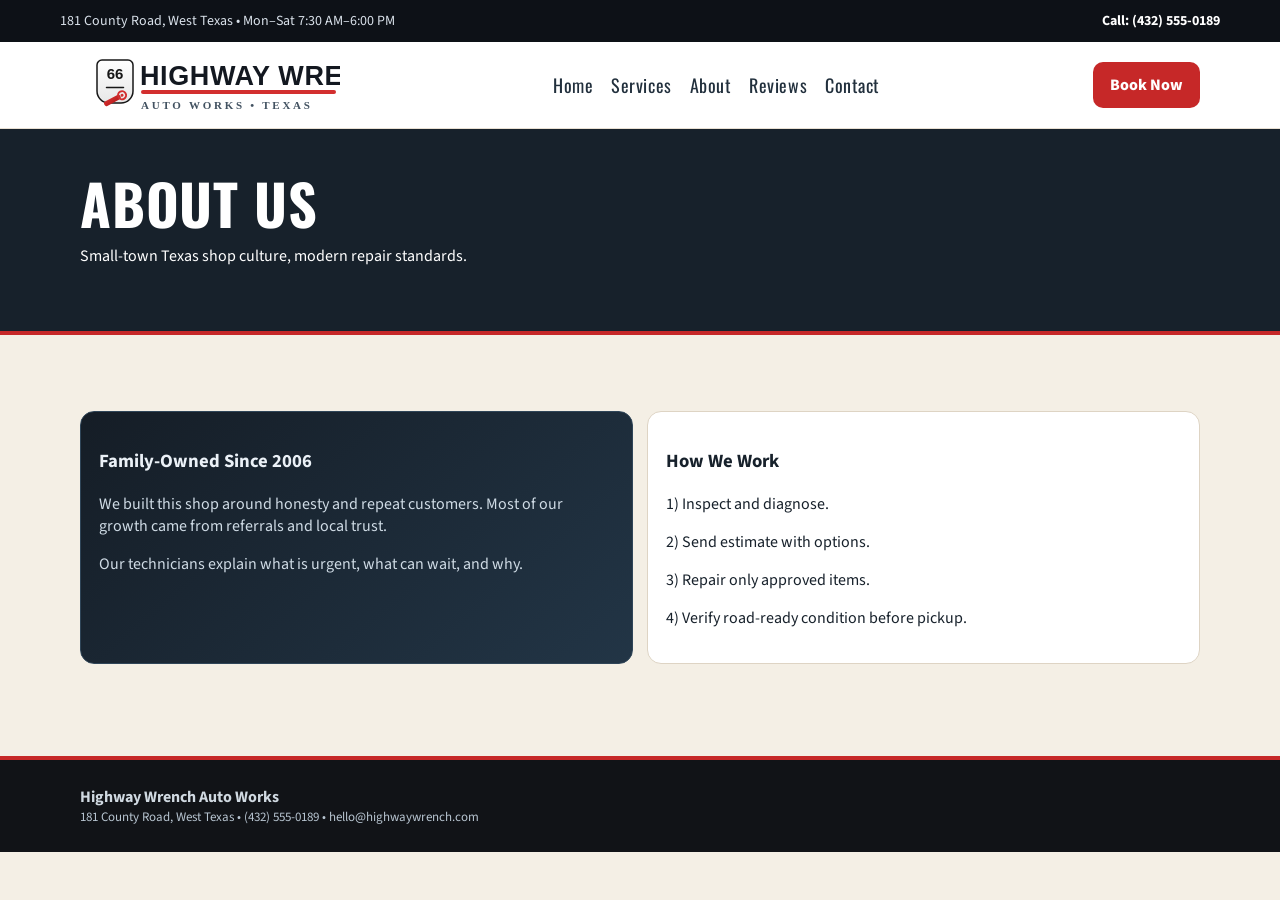
==== about.html @ f560ea8b "Initial commit: 5-page Texas auto repair HTML/CSS site" ====
<!doctype html><html lang="en"><head><meta charset="UTF-8"><meta name="viewport" content="width=device-width, initial-scale=1.0"><title>About | Highway Wrench Auto Works</title><link rel="preconnect" href="https://fonts.googleapis.com"><link rel="preconnect" href="https://fonts.gstatic.com" crossorigin><link href="https://fonts.googleapis.com/css2?family=Oswald:wght@400;500;600;700&family=Source+Sans+3:wght@400;600;700&display=swap" rel="stylesheet"><link rel="stylesheet" href="assets/styles.css"></head><body><div class="topbar"><div class="wrap toprow"><div>181 County Road, West Texas • Mon–Sat 7:30 AM–6:00 PM</div><strong>Call: (432) 555-0189</strong></div></div>
<header>
  <div class="wrap nav">
    <a class="logo" href="/index.html"><img src="assets/logo.svg" alt="Highway Wrench Auto Works"></a>
    <nav>
      <a href="/index.html">Home</a>
      <a href="/services.html">Services</a>
      <a href="/about.html">About</a>
      <a href="/reviews.html">Reviews</a>
      <a href="/contact.html">Contact</a>
    </nav>
    <a class="cta" href="/contact.html">Book Now</a>
  </div>
</header><section class="page-hero"><div class="wrap"><h1>About Us</h1><p>Small-town Texas shop culture, modern repair standards.</p></div></section><section class="section"><div class="wrap split"><div class="panel dark"><h3>Family-Owned Since 2006</h3><p>We built this shop around honesty and repeat customers. Most of our growth came from referrals and local trust.</p><p>Our technicians explain what is urgent, what can wait, and why.</p></div><div class="panel"><h3>How We Work</h3><p>1) Inspect and diagnose.</p><p>2) Send estimate with options.</p><p>3) Repair only approved items.</p><p>4) Verify road-ready condition before pickup.</p></div></div></section><footer><div class="wrap"><strong>Highway Wrench Auto Works</strong><div class="small">181 County Road, West Texas • (432) 555-0189 • hello@highwaywrench.com</div></div></footer></body></html>
---- assets/styles.css ----
*{box-sizing:border-box}
:root{
  --red:#c62828;
  --black:#111317;
  --sand:#f4efe5;
  --text:#17212b;
  --muted:#5a6774;
  --line:#ddd3c2;
  --blue:#1f4e96;
}
body{margin:0;font-family:"Source Sans 3",system-ui,sans-serif;background:var(--sand);color:var(--text)}
a{text-decoration:none;color:inherit}
.wrap{max-width:1160px;margin:0 auto;padding:0 20px}
.topbar{background:#0d1117;color:#d9e1ea;font-size:14px}
.toprow{min-height:42px;display:flex;align-items:center;justify-content:space-between;gap:12px;flex-wrap:wrap;padding:6px 0}
.toprow strong{color:#fff}
header{position:sticky;top:0;z-index:30;background:#fff;border-bottom:1px solid #e8dfd2}
.nav{min-height:86px;display:flex;align-items:center;justify-content:space-between;gap:16px}
.logo img{height:60px;width:auto;display:block}
nav{display:flex;gap:18px;flex-wrap:wrap}
nav a{font-family:"Oswald",sans-serif;letter-spacing:.03em;font-size:18px;color:#22303d}
.cta{background:var(--red);color:#fff;padding:12px 17px;border-radius:10px;font-weight:800}
.hero{color:#fff;min-height:68vh;display:grid;align-items:center;background:linear-gradient(95deg,rgba(12,16,22,.9),rgba(12,16,22,.45)),url('https://lirp.cdn-website.com/d8d4667a/dms3rep/multi/opt/hero-rallyeautoservice-2304w.jpg') center/cover no-repeat}
.hero-grid{display:grid;grid-template-columns:1.1fr .9fr;gap:16px;padding:62px 0}
.eyebrow{display:inline-flex;align-items:center;gap:10px;background:rgba(255,255,255,.08);border:1px solid rgba(255,255,255,.35);padding:8px 12px;border-radius:999px;font-size:12px;font-weight:700;letter-spacing:.08em;text-transform:uppercase;color:#ffe3be}
.dot{width:10px;height:10px;border-radius:999px;background:var(--red);box-shadow:13px 0 0 #fff,26px 0 0 var(--blue)}
h1{font-family:"Oswald",sans-serif;font-size:clamp(44px,8vw,90px);line-height:.92;margin:14px 0 12px;text-transform:uppercase;letter-spacing:.8px}
.sub{max-width:620px;color:#d8e2ec;font-size:20px;line-height:1.45}
.btns{display:flex;gap:10px;flex-wrap:wrap;margin-top:18px}
.btn{padding:12px 16px;border-radius:10px;font-weight:800}
.btn.red{background:var(--red);color:#fff}
.btn.dark{background:rgba(255,255,255,.1);border:1px solid rgba(255,255,255,.4);color:#fff}
.card{background:#fff;border:1px solid #e4dacb;border-radius:14px;padding:16px}
.trust{background:rgba(244,239,229,.98);color:#111;border:1px solid var(--line);border-radius:16px;padding:16px;box-shadow:0 18px 36px rgba(0,0,0,.22)}
.trust h3{margin:0 0 10px;font-family:"Oswald",sans-serif;font-size:30px;text-transform:uppercase;line-height:1}
.chips{display:flex;flex-wrap:wrap;gap:8px}
.chip{background:#fff;border:1px solid #e6dccd;border-radius:999px;padding:6px 10px;font-size:12px;font-weight:800;color:#314150}
.trust-visual{margin-top:12px;height:170px;border-radius:12px;border:1px solid #e2d8c9;position:relative;overflow:hidden;background:linear-gradient(115deg, rgba(10,14,20,.55), rgba(10,14,20,.2)),url('https://lirp.cdn-website.com/d8d4667a/dms3rep/multi/opt/brake-repair-rallyeautoservice-398h.png') center/cover no-repeat}
.trust-visual-label{position:absolute;left:10px;bottom:10px;background:rgba(255,255,255,.92);border:1px solid #e5dbcd;color:#1f2b36;padding:5px 8px;border-radius:999px;font-size:11px;font-weight:800;letter-spacing:.04em;text-transform:uppercase}
.texas-flag-badge{position:absolute;right:10px;bottom:10px;width:86px;height:52px;border-radius:8px;overflow:hidden;border:1px solid rgba(255,255,255,.65);box-shadow:0 6px 16px rgba(0,0,0,.35);background:linear-gradient(90deg,#1f4e96 0 34%,transparent 34%),linear-gradient(0deg,#b22234 0 50%,#fff 50% 100%)}
.texas-flag-badge:before{content:"★";position:absolute;left:11px;top:50%;transform:translateY(-50%);color:#fff;font-size:18px}
.section{padding:58px 0}
h2{font-family:"Oswald",sans-serif;font-size:clamp(34px,5vw,56px);text-transform:uppercase;line-height:.95;margin:0 0 12px}
.lead{max-width:780px;color:#3f4d5b;font-size:18px;line-height:1.6}
.grid-3{display:grid;grid-template-columns:repeat(3,1fr);gap:14px;margin-top:18px}
.price{font-family:"Oswald",sans-serif;color:var(--red);font-size:20px}
.card h4{margin:6px 0;font-size:22px;font-family:"Oswald",sans-serif;line-height:1.05;text-transform:uppercase}
.card p{margin:0;color:#4b5b69}
.split{display:grid;grid-template-columns:1fr 1fr;gap:14px;margin-top:18px}
.panel{border-radius:14px;padding:18px;border:1px solid #ded4c4;background:#fff}
.panel.dark{background:linear-gradient(140deg,#151d26,#223546);color:#ebf1f7;border-color:#2f4558}
.panel.dark p{color:#cfdbe5}
.page-hero{background:#17212b;color:#fff;padding:48px 0;border-bottom:4px solid var(--red)}
.page-hero h1{font-size:56px;margin:0}
.list{display:grid;gap:12px}
.item{background:#fff;border:1px solid #e3d8c9;border-radius:12px;padding:14px}
footer{background:#111317;color:#d0d9e1;padding:26px 0;border-top:4px solid var(--red);margin-top:34px}
.small{font-size:13px;color:#b7c4d0}
@media (max-width:940px){
  .hero-grid,.grid-3,.split{grid-template-columns:1fr}
  nav{display:none}
  .logo img{height:52px}
  .page-hero h1{font-size:42px}
}
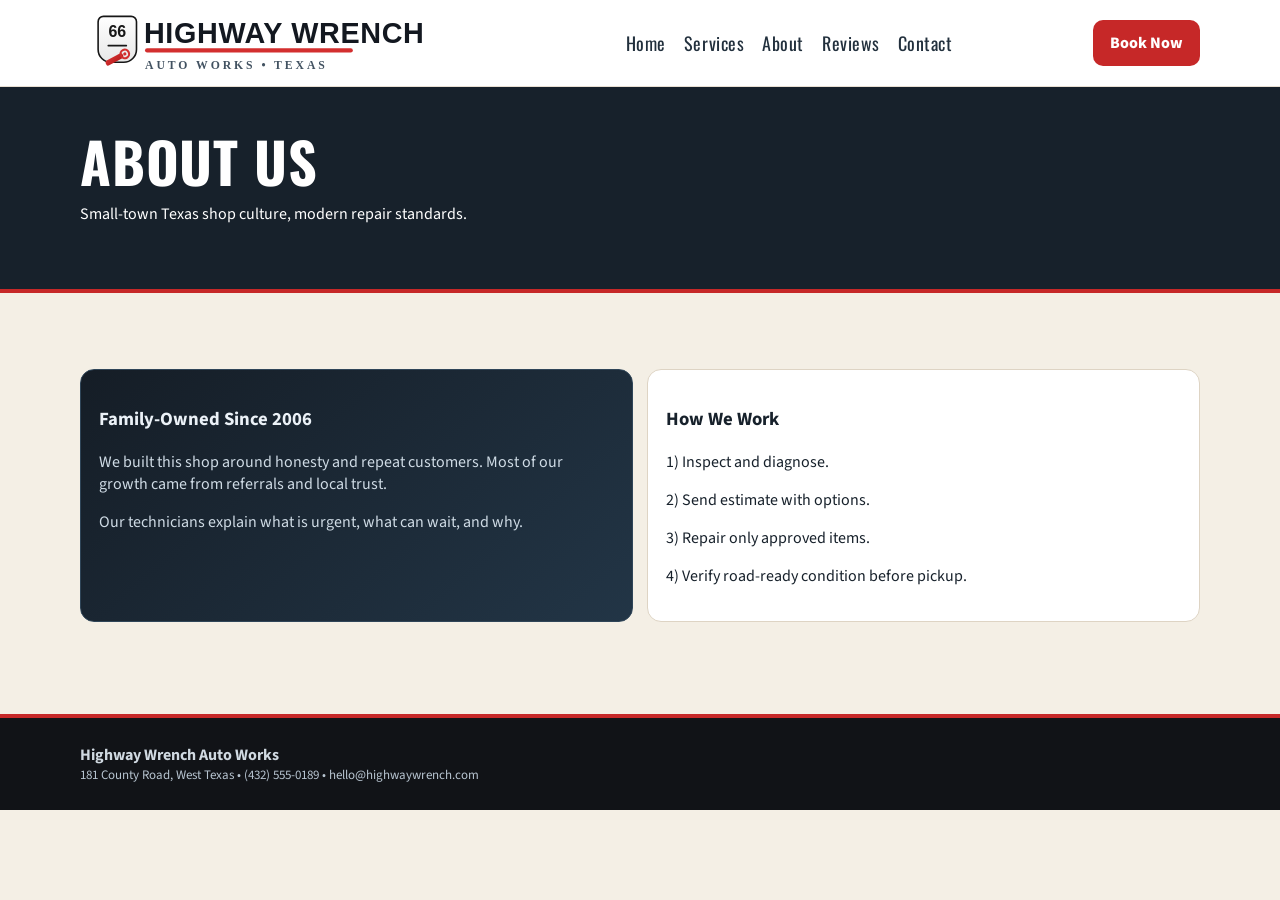
==== commit fc101a39: "fix: header/logo/trust-card alignment updates" ====
--- a/about.html
+++ b/about.html
@@ -1,4 +1,4 @@
-<!doctype html><html lang="en"><head><meta charset="UTF-8"><meta name="viewport" content="width=device-width, initial-scale=1.0"><title>About | Highway Wrench Auto Works</title><link rel="preconnect" href="https://fonts.googleapis.com"><link rel="preconnect" href="https://fonts.gstatic.com" crossorigin><link href="https://fonts.googleapis.com/css2?family=Oswald:wght@400;500;600;700&family=Source+Sans+3:wght@400;600;700&display=swap" rel="stylesheet"><link rel="stylesheet" href="assets/styles.css"></head><body><div class="topbar"><div class="wrap toprow"><div>181 County Road, West Texas • Mon–Sat 7:30 AM–6:00 PM</div><strong>Call: (432) 555-0189</strong></div></div>
+<!doctype html><html lang="en"><head><meta charset="UTF-8"><meta name="viewport" content="width=device-width, initial-scale=1.0"><title>About | Highway Wrench Auto Works</title><link rel="preconnect" href="https://fonts.googleapis.com"><link rel="preconnect" href="https://fonts.gstatic.com" crossorigin><link href="https://fonts.googleapis.com/css2?family=Oswald:wght@400;500;600;700&family=Source+Sans+3:wght@400;600;700&display=swap" rel="stylesheet"><link rel="stylesheet" href="assets/styles.css"></head><body>
 <header>
   <div class="wrap nav">
     <a class="logo" href="/index.html"><img src="assets/logo.svg" alt="Highway Wrench Auto Works"></a>
--- a/assets/styles.css
+++ b/assets/styles.css
@@ -16,12 +16,12 @@
 .toprow strong{color:#fff}
 header{position:sticky;top:0;z-index:30;background:#fff;border-bottom:1px solid #e8dfd2}
 .nav{min-height:86px;display:flex;align-items:center;justify-content:space-between;gap:16px}
-.logo img{height:60px;width:auto;display:block}
+.logo img{height:64px;width:auto;max-width:min(52vw,460px);display:block}
 nav{display:flex;gap:18px;flex-wrap:wrap}
 nav a{font-family:"Oswald",sans-serif;letter-spacing:.03em;font-size:18px;color:#22303d}
 .cta{background:var(--red);color:#fff;padding:12px 17px;border-radius:10px;font-weight:800}
 .hero{color:#fff;min-height:68vh;display:grid;align-items:center;background:linear-gradient(95deg,rgba(12,16,22,.9),rgba(12,16,22,.45)),url('https://lirp.cdn-website.com/d8d4667a/dms3rep/multi/opt/hero-rallyeautoservice-2304w.jpg') center/cover no-repeat}
-.hero-grid{display:grid;grid-template-columns:1.1fr .9fr;gap:16px;padding:62px 0}
+.hero-grid{display:grid;grid-template-columns:1.1fr .9fr;gap:16px;padding:62px 0;align-items:start}
 .eyebrow{display:inline-flex;align-items:center;gap:10px;background:rgba(255,255,255,.08);border:1px solid rgba(255,255,255,.35);padding:8px 12px;border-radius:999px;font-size:12px;font-weight:700;letter-spacing:.08em;text-transform:uppercase;color:#ffe3be}
 .dot{width:10px;height:10px;border-radius:999px;background:var(--red);box-shadow:13px 0 0 #fff,26px 0 0 var(--blue)}
 h1{font-family:"Oswald",sans-serif;font-size:clamp(44px,8vw,90px);line-height:.92;margin:14px 0 12px;text-transform:uppercase;letter-spacing:.8px}
@@ -38,7 +38,7 @@
 .trust-visual{margin-top:12px;height:170px;border-radius:12px;border:1px solid #e2d8c9;position:relative;overflow:hidden;background:linear-gradient(115deg, rgba(10,14,20,.55), rgba(10,14,20,.2)),url('https://lirp.cdn-website.com/d8d4667a/dms3rep/multi/opt/brake-repair-rallyeautoservice-398h.png') center/cover no-repeat}
 .trust-visual-label{position:absolute;left:10px;bottom:10px;background:rgba(255,255,255,.92);border:1px solid #e5dbcd;color:#1f2b36;padding:5px 8px;border-radius:999px;font-size:11px;font-weight:800;letter-spacing:.04em;text-transform:uppercase}
 .texas-flag-badge{position:absolute;right:10px;bottom:10px;width:86px;height:52px;border-radius:8px;overflow:hidden;border:1px solid rgba(255,255,255,.65);box-shadow:0 6px 16px rgba(0,0,0,.35);background:linear-gradient(90deg,#1f4e96 0 34%,transparent 34%),linear-gradient(0deg,#b22234 0 50%,#fff 50% 100%)}
-.texas-flag-badge:before{content:"★";position:absolute;left:11px;top:50%;transform:translateY(-50%);color:#fff;font-size:18px}
+.texas-flag-badge:before{content:"★";position:absolute;left:17%;top:50%;transform:translate(-50%,-50%);color:#fff;font-size:18px}
 .section{padding:58px 0}
 h2{font-family:"Oswald",sans-serif;font-size:clamp(34px,5vw,56px);text-transform:uppercase;line-height:.95;margin:0 0 12px}
 .lead{max-width:780px;color:#3f4d5b;font-size:18px;line-height:1.6}
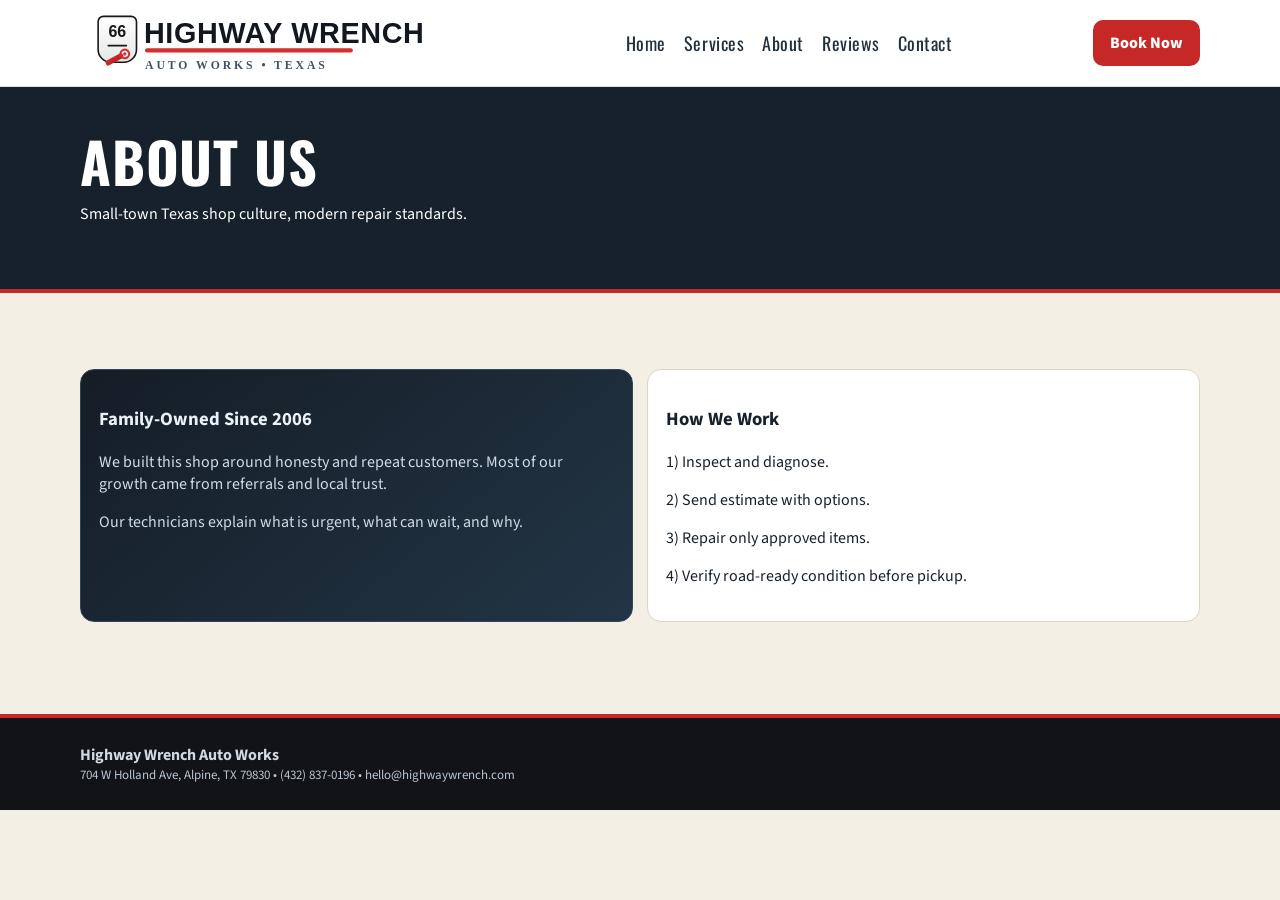
==== commit 741c2cbd: "Refine mobile hero emphasis and localize Alpine TX details" ====
--- a/about.html
+++ b/about.html
@@ -11,4 +11,4 @@
     </nav>
     <a class="cta" href="/contact.html">Book Now</a>
   </div>
-</header><section class="page-hero"><div class="wrap"><h1>About Us</h1><p>Small-town Texas shop culture, modern repair standards.</p></div></section><section class="section"><div class="wrap split"><div class="panel dark"><h3>Family-Owned Since 2006</h3><p>We built this shop around honesty and repeat customers. Most of our growth came from referrals and local trust.</p><p>Our technicians explain what is urgent, what can wait, and why.</p></div><div class="panel"><h3>How We Work</h3><p>1) Inspect and diagnose.</p><p>2) Send estimate with options.</p><p>3) Repair only approved items.</p><p>4) Verify road-ready condition before pickup.</p></div></div></section><footer><div class="wrap"><strong>Highway Wrench Auto Works</strong><div class="small">181 County Road, West Texas • (432) 555-0189 • hello@highwaywrench.com</div></div></footer></body></html>+</header><section class="page-hero"><div class="wrap"><h1>About Us</h1><p>Small-town Texas shop culture, modern repair standards.</p></div></section><section class="section"><div class="wrap split"><div class="panel dark"><h3>Family-Owned Since 2006</h3><p>We built this shop around honesty and repeat customers. Most of our growth came from referrals and local trust.</p><p>Our technicians explain what is urgent, what can wait, and why.</p></div><div class="panel"><h3>How We Work</h3><p>1) Inspect and diagnose.</p><p>2) Send estimate with options.</p><p>3) Repair only approved items.</p><p>4) Verify road-ready condition before pickup.</p></div></div></section><footer><div class="wrap"><strong>Highway Wrench Auto Works</strong><div class="small">704 W Holland Ave, Alpine, TX 79830 • (432) 837-0196 • hello@highwaywrench.com</div></div></footer></body></html>
--- a/assets/styles.css
+++ b/assets/styles.css
@@ -50,6 +50,10 @@
 .panel{border-radius:14px;padding:18px;border:1px solid #ded4c4;background:#fff}
 .panel.dark{background:linear-gradient(140deg,#151d26,#223546);color:#ebf1f7;border-color:#2f4558}
 .panel.dark p{color:#cfdbe5}
+.testimonial .mini-testimonial{display:flex;align-items:center;gap:10px;margin-top:12px;padding-top:10px;border-top:1px solid #eadfce}
+.testimonial .mini-testimonial img{width:42px;height:42px;border-radius:999px;object-fit:cover;border:2px solid #fff;box-shadow:0 2px 10px rgba(0,0,0,.12)}
+.testimonial .mini-testimonial strong{display:block;font-size:14px;line-height:1.15}
+.testimonial .mini-testimonial span{display:block;font-size:12px;color:#5a6774}
 .page-hero{background:#17212b;color:#fff;padding:48px 0;border-bottom:4px solid var(--red)}
 .page-hero h1{font-size:56px;margin:0}
 .list{display:grid;gap:12px}
@@ -58,6 +62,12 @@
 .small{font-size:13px;color:#b7c4d0}
 @media (max-width:940px){
   .hero-grid,.grid-3,.split{grid-template-columns:1fr}
+  .hero-grid{padding:46px 0 34px}
+  .hero-copy{text-align:center}
+  .hero-copy .eyebrow{margin:0 auto 10px;justify-content:center}
+  .hero-copy h1{font-size:clamp(36px,12vw,52px);line-height:.95;margin:10px 0 12px}
+  .hero-copy .sub{margin:0 auto;max-width:34ch;font-size:18px;line-height:1.5;color:#e4edf5}
+  .hero-copy .btns{justify-content:center;margin-top:16px}
   nav{display:none}
   .logo img{height:52px}
   .page-hero h1{font-size:42px}
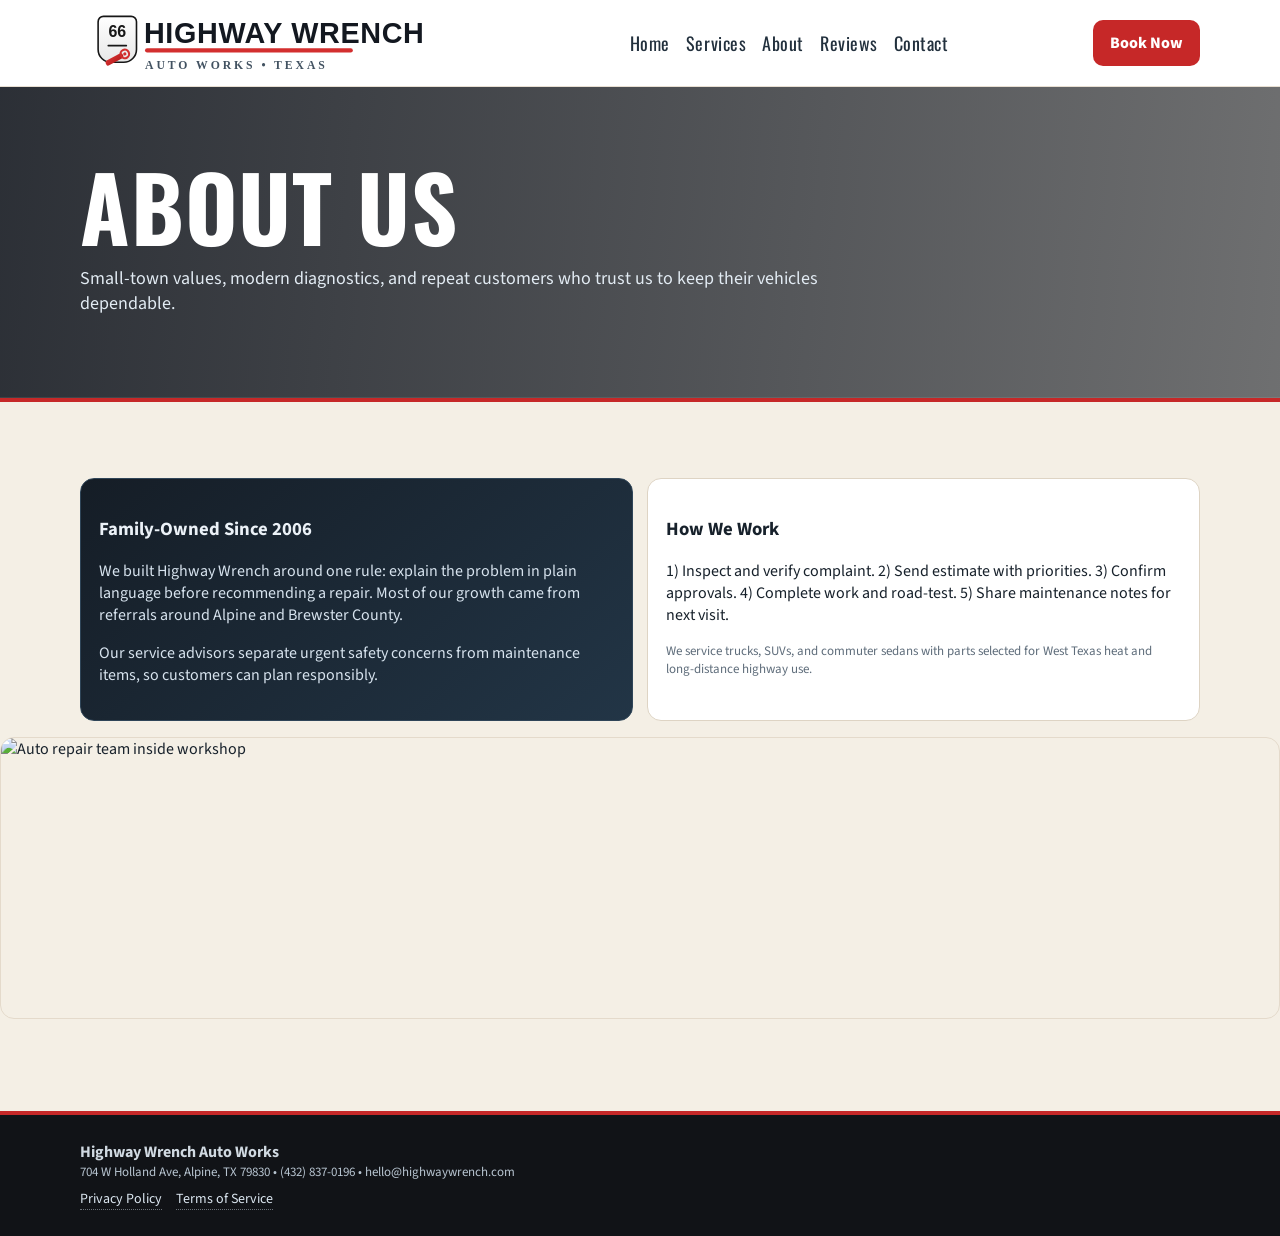
==== commit 3d7e7d6c: "Expand to 7-page SEO-ready site with OG and schema markup" ====
--- a/about.html
+++ b/about.html
@@ -1,14 +1,94 @@
-<!doctype html><html lang="en"><head><meta charset="UTF-8"><meta name="viewport" content="width=device-width, initial-scale=1.0"><title>About | Highway Wrench Auto Works</title><link rel="preconnect" href="https://fonts.googleapis.com"><link rel="preconnect" href="https://fonts.gstatic.com" crossorigin><link href="https://fonts.googleapis.com/css2?family=Oswald:wght@400;500;600;700&family=Source+Sans+3:wght@400;600;700&display=swap" rel="stylesheet"><link rel="stylesheet" href="assets/styles.css"></head><body>
+<!doctype html>
+<html lang="en">
+<head>
+<meta charset="UTF-8">
+<meta name="viewport" content="width=device-width, initial-scale=1.0">
+<title>About Our Alpine TX Mechanic Shop | Highway Wrench Team</title>
+<meta name="description" content="Learn how Highway Wrench Auto Works serves Alpine, Texas with transparent communication, practical diagnostics, and durable repairs.">
+<link rel="canonical" href="https://wrench99.netlify.app/about.html">
+<link rel="preconnect" href="https://fonts.googleapis.com">
+<link rel="preconnect" href="https://fonts.gstatic.com" crossorigin>
+<link href="https://fonts.googleapis.com/css2?family=Oswald:wght@400;500;600;700&family=Source+Sans+3:wght@400;600;700&display=swap" rel="stylesheet">
+<link rel="stylesheet" href="/assets/styles.css">
+<meta property="og:type" content="website">
+<meta property="og:site_name" content="Highway Wrench Auto Works">
+<meta property="og:title" content="About Our Alpine TX Mechanic Shop | Highway Wrench Team">
+<meta property="og:description" content="Learn how Highway Wrench Auto Works serves Alpine, Texas with transparent communication, practical diagnostics, and durable repairs.">
+<meta property="og:url" content="https://wrench99.netlify.app/about.html">
+<meta property="og:image" content="https://images.unsplash.com/photo-1632823469850-2f77dd9c7f93?auto=format&fit=crop&w=1200&q=80">
+<meta property="og:locale" content="en_US">
+<meta name="twitter:card" content="summary_large_image">
+<meta name="twitter:title" content="About Our Alpine TX Mechanic Shop | Highway Wrench Team">
+<meta name="twitter:description" content="Learn how Highway Wrench Auto Works serves Alpine, Texas with transparent communication, practical diagnostics, and durable repairs.">
+<meta name="twitter:image" content="https://images.unsplash.com/photo-1632823469850-2f77dd9c7f93?auto=format&fit=crop&w=1200&q=80">
+<script type="application/ld+json">{
+  "@context": "https://schema.org",
+  "@graph": [
+    {
+      "@type": "AutoRepair",
+      "@id": "https://wrench99.netlify.app/#business",
+      "name": "Highway Wrench Auto Works",
+      "telephone": "(432) 837-0196",
+      "email": "hello@highwaywrench.com",
+      "address": {
+        "@type": "PostalAddress",
+        "streetAddress": "704 W Holland Ave",
+        "addressLocality": "Alpine",
+        "addressRegion": "TX",
+        "postalCode": "79830",
+        "addressCountry": "US"
+      },
+      "areaServed": [
+        "Alpine, TX",
+        "Brewster County, TX"
+      ],
+      "openingHours": "Mo-Sa 07:30-18:00",
+      "url": "https://wrench99.netlify.app"
+    },
+    {
+      "@type": "WebPage",
+      "@id": "https://wrench99.netlify.app/about.html#webpage",
+      "url": "https://wrench99.netlify.app/about.html",
+      "name": "About Our Alpine TX Mechanic Shop | Highway Wrench Team",
+      "description": "Learn how Highway Wrench Auto Works serves Alpine, Texas with transparent communication, practical diagnostics, and durable repairs.",
+      "isPartOf": {
+        "@type": "WebSite",
+        "name": "Highway Wrench Auto Works",
+        "url": "https://wrench99.netlify.app"
+      },
+      "about": {
+        "@id": "https://wrench99.netlify.app/#business"
+      }
+    }
+  ]
+}</script>
+</head>
+<body>
 <header>
   <div class="wrap nav">
-    <a class="logo" href="/index.html"><img src="assets/logo.svg" alt="Highway Wrench Auto Works"></a>
-    <nav>
-      <a href="/index.html">Home</a>
-      <a href="/services.html">Services</a>
-      <a href="/about.html">About</a>
-      <a href="/reviews.html">Reviews</a>
-      <a href="/contact.html">Contact</a>
-    </nav>
+    <a class="logo" href="/index.html"><img src="/assets/logo.svg" alt="Highway Wrench Auto Works"></a>
+    <nav><a href="/index.html">Home</a>
+<a href="/services.html">Services</a>
+<a href="/about.html">About</a>
+<a href="/reviews.html">Reviews</a>
+<a href="/contact.html">Contact</a></nav>
     <a class="cta" href="/contact.html">Book Now</a>
   </div>
-</header><section class="page-hero"><div class="wrap"><h1>About Us</h1><p>Small-town Texas shop culture, modern repair standards.</p></div></section><section class="section"><div class="wrap split"><div class="panel dark"><h3>Family-Owned Since 2006</h3><p>We built this shop around honesty and repeat customers. Most of our growth came from referrals and local trust.</p><p>Our technicians explain what is urgent, what can wait, and why.</p></div><div class="panel"><h3>How We Work</h3><p>1) Inspect and diagnose.</p><p>2) Send estimate with options.</p><p>3) Repair only approved items.</p><p>4) Verify road-ready condition before pickup.</p></div></div></section><footer><div class="wrap"><strong>Highway Wrench Auto Works</strong><div class="small">704 W Holland Ave, Alpine, TX 79830 • (432) 837-0196 • hello@highwaywrench.com</div></div></footer></body></html>+</header>
+<section class="page-hero ph-about"><div class="wrap"><h1>About Us</h1><p>Small-town values, modern diagnostics, and repeat customers who trust us to keep their vehicles dependable.</p></div></section>
+<section class="section"><div class="wrap split">
+  <div class="panel dark"><h3>Family-Owned Since 2006</h3><p>We built Highway Wrench around one rule: explain the problem in plain language before recommending a repair. Most of our growth came from referrals around Alpine and Brewster County.</p><p>Our service advisors separate urgent safety concerns from maintenance items, so customers can plan responsibly.</p></div>
+  <div class="panel"><h3>How We Work</h3><p>1) Inspect and verify complaint. 2) Send estimate with priorities. 3) Confirm approvals. 4) Complete work and road-test. 5) Share maintenance notes for next visit.</p><p class="small-note">We service trucks, SUVs, and commuter sedans with parts selected for West Texas heat and long-distance highway use.</p></div>
+</div><div class="feature-image"><img src="https://images.unsplash.com/photo-1486262715619-67b85e0b08d3?auto=format&fit=crop&w=1500&q=80" alt="Auto repair team inside workshop"></div></div></section>
+<footer>
+  <div class="wrap">
+    <strong>Highway Wrench Auto Works</strong>
+    <div class="small">704 W Holland Ave, Alpine, TX 79830 • (432) 837-0196 • hello@highwaywrench.com</div>
+    <div class="footer-links">
+      <a href="/privacy.html">Privacy Policy</a>
+      <a href="/terms-of-service.html">Terms of Service</a>
+    </div>
+  </div>
+</footer>
+</body>
+</html>
--- a/assets/styles.css
+++ b/assets/styles.css
@@ -1,36 +1,27 @@
 *{box-sizing:border-box}
-:root{
-  --red:#c62828;
-  --black:#111317;
-  --sand:#f4efe5;
-  --text:#17212b;
-  --muted:#5a6774;
-  --line:#ddd3c2;
-  --blue:#1f4e96;
-}
+:root{--red:#c62828;--black:#111317;--sand:#f4efe5;--text:#17212b;--muted:#5a6774;--line:#ddd3c2;--blue:#1f4e96}
 body{margin:0;font-family:"Source Sans 3",system-ui,sans-serif;background:var(--sand);color:var(--text)}
 a{text-decoration:none;color:inherit}
 .wrap{max-width:1160px;margin:0 auto;padding:0 20px}
-.topbar{background:#0d1117;color:#d9e1ea;font-size:14px}
-.toprow{min-height:42px;display:flex;align-items:center;justify-content:space-between;gap:12px;flex-wrap:wrap;padding:6px 0}
-.toprow strong{color:#fff}
 header{position:sticky;top:0;z-index:30;background:#fff;border-bottom:1px solid #e8dfd2}
 .nav{min-height:86px;display:flex;align-items:center;justify-content:space-between;gap:16px}
 .logo img{height:64px;width:auto;max-width:min(52vw,460px);display:block}
-nav{display:flex;gap:18px;flex-wrap:wrap}
+nav{display:flex;gap:16px;flex-wrap:wrap}
 nav a{font-family:"Oswald",sans-serif;letter-spacing:.03em;font-size:18px;color:#22303d}
 .cta{background:var(--red);color:#fff;padding:12px 17px;border-radius:10px;font-weight:800}
 .hero{color:#fff;min-height:68vh;display:grid;align-items:center;background:linear-gradient(95deg,rgba(12,16,22,.9),rgba(12,16,22,.45)),url('https://lirp.cdn-website.com/d8d4667a/dms3rep/multi/opt/hero-rallyeautoservice-2304w.jpg') center/cover no-repeat}
 .hero-grid{display:grid;grid-template-columns:1.1fr .9fr;gap:16px;padding:62px 0;align-items:start}
 .eyebrow{display:inline-flex;align-items:center;gap:10px;background:rgba(255,255,255,.08);border:1px solid rgba(255,255,255,.35);padding:8px 12px;border-radius:999px;font-size:12px;font-weight:700;letter-spacing:.08em;text-transform:uppercase;color:#ffe3be}
-.dot{width:10px;height:10px;border-radius:999px;background:var(--red);box-shadow:13px 0 0 #fff,26px 0 0 var(--blue)}
+.dot{position:relative;display:inline-block;width:22px;height:10px}
+.dot::before,.dot::after{content:"";position:absolute;top:50%;width:10px;height:10px;border-radius:999px;transform:translateY(-50%)}
+.dot::before{left:0;background:var(--red)}
+.dot::after{left:12px;background:#fff;border:1px solid rgba(0,0,0,.18)}
 h1{font-family:"Oswald",sans-serif;font-size:clamp(44px,8vw,90px);line-height:.92;margin:14px 0 12px;text-transform:uppercase;letter-spacing:.8px}
 .sub{max-width:620px;color:#d8e2ec;font-size:20px;line-height:1.45}
 .btns{display:flex;gap:10px;flex-wrap:wrap;margin-top:18px}
-.btn{padding:12px 16px;border-radius:10px;font-weight:800}
+.btn{padding:12px 16px;border-radius:10px;font-weight:800;display:inline-block}
 .btn.red{background:var(--red);color:#fff}
 .btn.dark{background:rgba(255,255,255,.1);border:1px solid rgba(255,255,255,.4);color:#fff}
-.card{background:#fff;border:1px solid #e4dacb;border-radius:14px;padding:16px}
 .trust{background:rgba(244,239,229,.98);color:#111;border:1px solid var(--line);border-radius:16px;padding:16px;box-shadow:0 18px 36px rgba(0,0,0,.22)}
 .trust h3{margin:0 0 10px;font-family:"Oswald",sans-serif;font-size:30px;text-transform:uppercase;line-height:1}
 .chips{display:flex;flex-wrap:wrap;gap:8px}
@@ -43,22 +34,35 @@
 h2{font-family:"Oswald",sans-serif;font-size:clamp(34px,5vw,56px);text-transform:uppercase;line-height:.95;margin:0 0 12px}
 .lead{max-width:780px;color:#3f4d5b;font-size:18px;line-height:1.6}
 .grid-3{display:grid;grid-template-columns:repeat(3,1fr);gap:14px;margin-top:18px}
+.card{background:#fff;border:1px solid #e4dacb;border-radius:14px;padding:16px}
 .price{font-family:"Oswald",sans-serif;color:var(--red);font-size:20px}
-.card h4{margin:6px 0;font-size:22px;font-family:"Oswald",sans-serif;line-height:1.05;text-transform:uppercase}
+.card h3,.card h4{margin:6px 0;font-size:22px;font-family:"Oswald",sans-serif;line-height:1.05;text-transform:uppercase}
 .card p{margin:0;color:#4b5b69}
 .split{display:grid;grid-template-columns:1fr 1fr;gap:14px;margin-top:18px}
 .panel{border-radius:14px;padding:18px;border:1px solid #ded4c4;background:#fff}
 .panel.dark{background:linear-gradient(140deg,#151d26,#223546);color:#ebf1f7;border-color:#2f4558}
-.panel.dark p{color:#cfdbe5}
+.panel.dark p,.panel.dark li,.panel.dark .small-note{color:#d7e3ee}
 .testimonial .mini-testimonial{display:flex;align-items:center;gap:10px;margin-top:12px;padding-top:10px;border-top:1px solid #eadfce}
 .testimonial .mini-testimonial img{width:42px;height:42px;border-radius:999px;object-fit:cover;border:2px solid #fff;box-shadow:0 2px 10px rgba(0,0,0,.12)}
 .testimonial .mini-testimonial strong{display:block;font-size:14px;line-height:1.15}
 .testimonial .mini-testimonial span{display:block;font-size:12px;color:#5a6774}
-.page-hero{background:#17212b;color:#fff;padding:48px 0;border-bottom:4px solid var(--red)}
-.page-hero h1{font-size:56px;margin:0}
-.list{display:grid;gap:12px}
-.item{background:#fff;border:1px solid #e3d8c9;border-radius:12px;padding:14px}
+.page-hero{color:#fff;padding:64px 0;border-bottom:4px solid var(--red);background-size:cover;background-position:center}
+.page-hero p{max-width:760px;color:#e2ebf3;font-size:18px}
+.ph-services{background-image:linear-gradient(95deg,rgba(14,19,28,.87),rgba(14,19,28,.58)),url('https://images.unsplash.com/photo-1487754180451-c456f719a1fc?auto=format&fit=crop&w=1600&q=80')}
+.ph-about{background-image:linear-gradient(95deg,rgba(14,19,28,.87),rgba(14,19,28,.58)),url('https://images.unsplash.com/photo-1632823469850-2f77dd9c7f93?auto=format&fit=crop&w=1600&q=80')}
+.ph-reviews{background-image:linear-gradient(95deg,rgba(14,19,28,.87),rgba(14,19,28,.58)),url('https://images.unsplash.com/photo-1625047509248-ec889cbff17f?auto=format&fit=crop&w=1600&q=80')}
+.ph-contact{background-image:linear-gradient(95deg,rgba(14,19,28,.87),rgba(14,19,28,.58)),url('https://images.unsplash.com/photo-1517673132405-a56a62b18caf?auto=format&fit=crop&w=1600&q=80')}
+.ph-privacy{background-image:linear-gradient(95deg,rgba(14,19,28,.9),rgba(14,19,28,.62)),url('https://images.unsplash.com/photo-1450101499163-c8848c66ca85?auto=format&fit=crop&w=1600&q=80')}
+.ph-terms{background-image:linear-gradient(95deg,rgba(14,19,28,.9),rgba(14,19,28,.62)),url('https://images.unsplash.com/photo-1454165804606-c3d57bc86b40?auto=format&fit=crop&w=1600&q=80')}
+.legal h3{font-family:"Oswald",sans-serif;letter-spacing:.03em;text-transform:uppercase;margin:0 0 8px}
+.legal p,.legal li{color:#3e4b58;line-height:1.65}
+.legal ul{padding-left:18px;margin:8px 0 0}
+.feature-image{margin-top:16px;border-radius:14px;overflow:hidden;border:1px solid #e4dacb}
+.feature-image img{display:block;width:100%;height:280px;object-fit:cover}
+.small-note{font-size:13px;color:#5f6d7b}
 footer{background:#111317;color:#d0d9e1;padding:26px 0;border-top:4px solid var(--red);margin-top:34px}
+.footer-links{display:flex;gap:14px;flex-wrap:wrap;margin-top:8px}
+.footer-links a{color:#dce7f1;font-size:14px;border-bottom:1px dotted rgba(220,231,241,.45)}
 .small{font-size:13px;color:#b7c4d0}
 @media (max-width:940px){
   .hero-grid,.grid-3,.split{grid-template-columns:1fr}
@@ -71,4 +75,5 @@
   nav{display:none}
   .logo img{height:52px}
   .page-hero h1{font-size:42px}
+  .feature-image img{height:220px}
 }
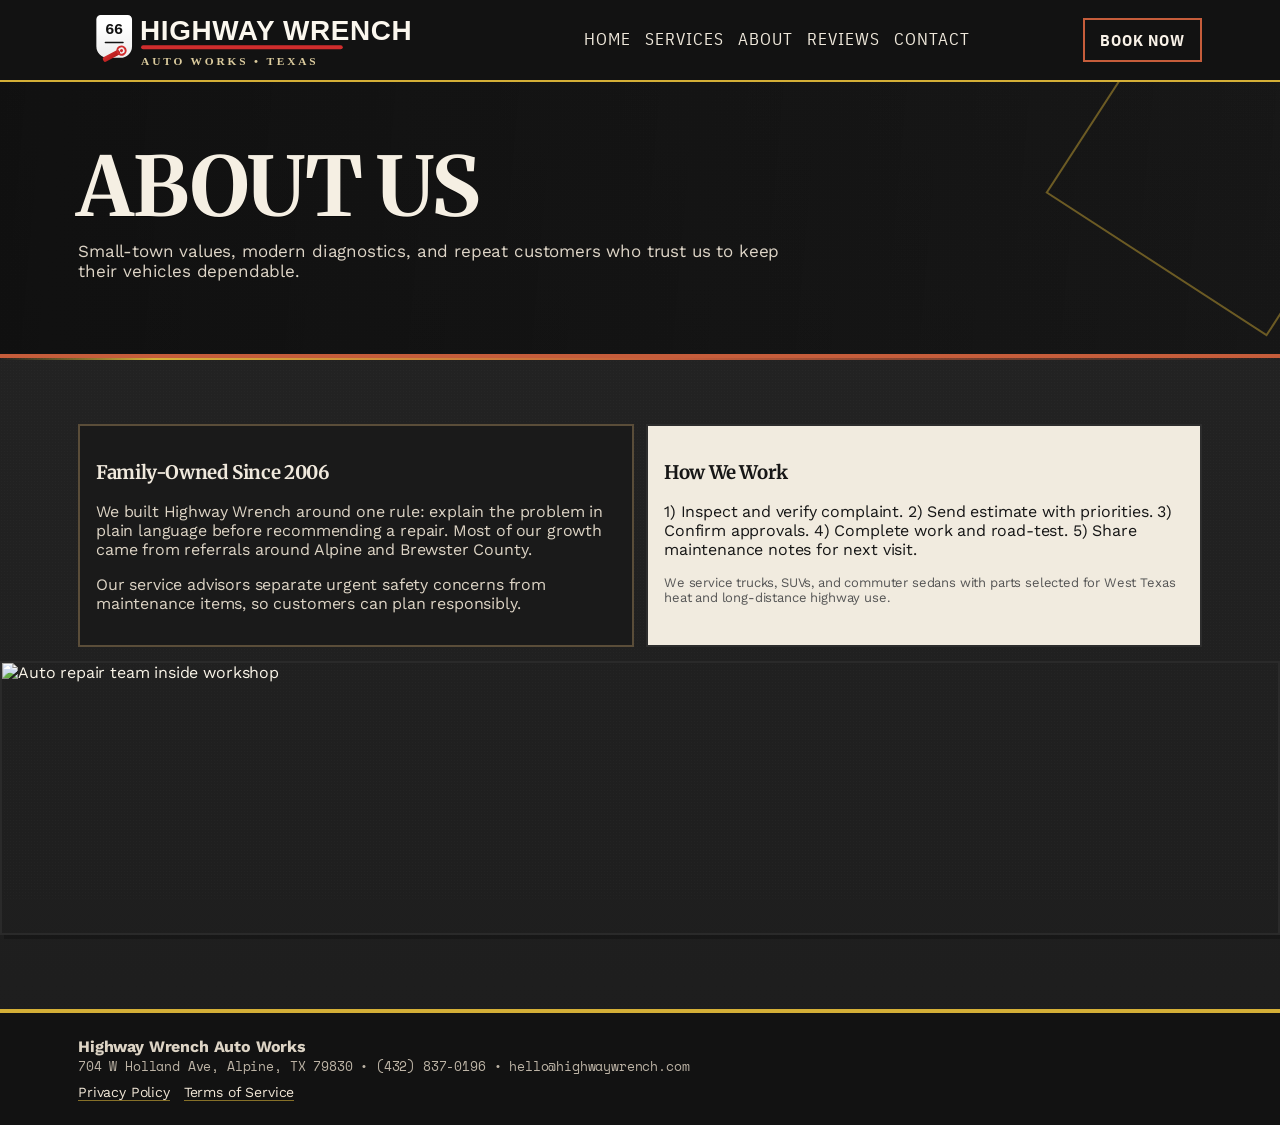
==== commit ae564832: "Improve logo contrast on dark header and add site favicon" ====
--- a/about.html
+++ b/about.html
@@ -10,6 +10,8 @@
 <link rel="preconnect" href="https://fonts.gstatic.com" crossorigin>
 <link href="https://fonts.googleapis.com/css2?family=Oswald:wght@400;500;600;700&family=Source+Sans+3:wght@400;600;700&display=swap" rel="stylesheet">
 <link rel="stylesheet" href="/assets/styles.css">
+<link rel="icon" href="/assets/favicon.svg" type="image/svg+xml">
+<link rel="shortcut icon" href="/assets/favicon.svg" type="image/svg+xml">
 <meta property="og:type" content="website">
 <meta property="og:site_name" content="Highway Wrench Auto Works">
 <meta property="og:title" content="About Our Alpine TX Mechanic Shop | Highway Wrench Team">
--- a/assets/styles.css
+++ b/assets/styles.css
@@ -1,79 +1,227 @@
+@import url('https://fonts.googleapis.com/css2?family=IBM+Plex+Sans+Condensed:wght@500;600;700&family=IBM+Plex+Serif:wght@600;700&family=Merriweather:wght@700;900&family=Space+Mono:wght@400;700&family=Work+Sans:wght@400;500;600;700&display=swap');
+
 *{box-sizing:border-box}
-:root{--red:#c62828;--black:#111317;--sand:#f4efe5;--text:#17212b;--muted:#5a6774;--line:#ddd3c2;--blue:#1f4e96}
-body{margin:0;font-family:"Source Sans 3",system-ui,sans-serif;background:var(--sand);color:var(--text)}
+:root{
+  --bg:#202020;
+  --bg-deep:#171717;
+  --panel:#f1ebdf;
+  --panel-2:#ece3d2;
+  --text:#151515;
+  --text-light:#f5f1e8;
+  --muted:#666;
+  --accent:#c65d3b;
+  --accent-2:#d4af37;
+  --line:#3f3f3f;
+}
+body{
+  margin:0;
+  font-family:"Work Sans",system-ui,sans-serif;
+  background:linear-gradient(180deg,#252525 0%,#1d1d1d 100%);
+  color:var(--text-light);
+  letter-spacing:-.01em;
+  position:relative;
+}
+body::before{
+  content:"";
+  position:fixed;
+  inset:0;
+  pointer-events:none;
+  opacity:.05;
+  background-image:radial-gradient(rgba(255,255,255,.4) 0.6px, transparent 0.6px);
+  background-size:3px 3px;
+}
 a{text-decoration:none;color:inherit}
-.wrap{max-width:1160px;margin:0 auto;padding:0 20px}
-header{position:sticky;top:0;z-index:30;background:#fff;border-bottom:1px solid #e8dfd2}
-.nav{min-height:86px;display:flex;align-items:center;justify-content:space-between;gap:16px}
-.logo img{height:64px;width:auto;max-width:min(52vw,460px);display:block}
-nav{display:flex;gap:16px;flex-wrap:wrap}
-nav a{font-family:"Oswald",sans-serif;letter-spacing:.03em;font-size:18px;color:#22303d}
-.cta{background:var(--red);color:#fff;padding:12px 17px;border-radius:10px;font-weight:800}
-.hero{color:#fff;min-height:68vh;display:grid;align-items:center;background:linear-gradient(95deg,rgba(12,16,22,.9),rgba(12,16,22,.45)),url('https://lirp.cdn-website.com/d8d4667a/dms3rep/multi/opt/hero-rallyeautoservice-2304w.jpg') center/cover no-repeat}
-.hero-grid{display:grid;grid-template-columns:1.1fr .9fr;gap:16px;padding:62px 0;align-items:start}
-.eyebrow{display:inline-flex;align-items:center;gap:10px;background:rgba(255,255,255,.08);border:1px solid rgba(255,255,255,.35);padding:8px 12px;border-radius:999px;font-size:12px;font-weight:700;letter-spacing:.08em;text-transform:uppercase;color:#ffe3be}
+.wrap{max-width:1160px;margin:0 auto;padding:0 18px}
+
+header{position:sticky;top:0;z-index:30;background:#121212;border-bottom:2px solid var(--accent-2)}
+.nav{min-height:80px;display:flex;align-items:center;justify-content:space-between;gap:14px}
+.logo img{height:62px;width:auto;max-width:min(54vw,480px);display:block;filter:contrast(1.05) saturate(.95)}
+nav{display:flex;gap:14px;flex-wrap:wrap}
+nav a{
+  font-family:"IBM Plex Sans Condensed",sans-serif;
+  letter-spacing:.06em;
+  font-size:17px;
+  text-transform:uppercase;
+  color:#efe8db;
+  padding:2px 0;
+  border-bottom:3px solid transparent;
+}
+nav a:hover{border-bottom-color:var(--accent)}
+.cta{
+  background:transparent;
+  color:#f9f2e8;
+  border:2px solid var(--accent);
+  padding:10px 15px;
+  border-radius:0;
+  font-family:"IBM Plex Sans Condensed",sans-serif;
+  letter-spacing:.06em;
+  text-transform:uppercase;
+  font-weight:700;
+}
+.cta:hover{transform:translate(-2px,-2px);box-shadow:4px 4px 0 rgba(0,0,0,.35)}
+
+.hero{
+  color:#f6f1e8;
+  min-height:66vh;
+  display:grid;
+  align-items:center;
+  background:linear-gradient(95deg,rgba(12,12,12,.9),rgba(12,12,12,.5)),url('https://lirp.cdn-website.com/d8d4667a/dms3rep/multi/opt/hero-rallyeautoservice-2304w.jpg') center/cover no-repeat;
+  filter:saturate(.92) sepia(.04);
+}
+.hero-grid{
+  display:grid;
+  grid-template-columns:1.08fr .92fr;
+  gap:14px;
+  padding:54px 0 44px;
+  align-items:start;
+}
+.hero-copy{margin-left:-3%}
+.eyebrow{
+  display:inline-flex;
+  align-items:center;
+  gap:10px;
+  background:rgba(0,0,0,.35);
+  border:1px solid rgba(231,207,155,.55);
+  padding:7px 10px;
+  border-radius:2px;
+  font-family:"IBM Plex Sans Condensed",sans-serif;
+  font-size:11px;
+  font-weight:700;
+  letter-spacing:.15em;
+  text-transform:uppercase;
+  color:#f0dcae;
+}
 .dot{position:relative;display:inline-block;width:22px;height:10px}
-.dot::before,.dot::after{content:"";position:absolute;top:50%;width:10px;height:10px;border-radius:999px;transform:translateY(-50%)}
-.dot::before{left:0;background:var(--red)}
-.dot::after{left:12px;background:#fff;border:1px solid rgba(0,0,0,.18)}
-h1{font-family:"Oswald",sans-serif;font-size:clamp(44px,8vw,90px);line-height:.92;margin:14px 0 12px;text-transform:uppercase;letter-spacing:.8px}
-.sub{max-width:620px;color:#d8e2ec;font-size:20px;line-height:1.45}
-.btns{display:flex;gap:10px;flex-wrap:wrap;margin-top:18px}
-.btn{padding:12px 16px;border-radius:10px;font-weight:800;display:inline-block}
-.btn.red{background:var(--red);color:#fff}
-.btn.dark{background:rgba(255,255,255,.1);border:1px solid rgba(255,255,255,.4);color:#fff}
-.trust{background:rgba(244,239,229,.98);color:#111;border:1px solid var(--line);border-radius:16px;padding:16px;box-shadow:0 18px 36px rgba(0,0,0,.22)}
-.trust h3{margin:0 0 10px;font-family:"Oswald",sans-serif;font-size:30px;text-transform:uppercase;line-height:1}
-.chips{display:flex;flex-wrap:wrap;gap:8px}
-.chip{background:#fff;border:1px solid #e6dccd;border-radius:999px;padding:6px 10px;font-size:12px;font-weight:800;color:#314150}
-.trust-visual{margin-top:12px;height:170px;border-radius:12px;border:1px solid #e2d8c9;position:relative;overflow:hidden;background:linear-gradient(115deg, rgba(10,14,20,.55), rgba(10,14,20,.2)),url('https://lirp.cdn-website.com/d8d4667a/dms3rep/multi/opt/brake-repair-rallyeautoservice-398h.png') center/cover no-repeat}
-.trust-visual-label{position:absolute;left:10px;bottom:10px;background:rgba(255,255,255,.92);border:1px solid #e5dbcd;color:#1f2b36;padding:5px 8px;border-radius:999px;font-size:11px;font-weight:800;letter-spacing:.04em;text-transform:uppercase}
-.texas-flag-badge{position:absolute;right:10px;bottom:10px;width:86px;height:52px;border-radius:8px;overflow:hidden;border:1px solid rgba(255,255,255,.65);box-shadow:0 6px 16px rgba(0,0,0,.35);background:linear-gradient(90deg,#1f4e96 0 34%,transparent 34%),linear-gradient(0deg,#b22234 0 50%,#fff 50% 100%)}
+.dot::before,.dot::after{content:"";position:absolute;top:50%;width:10px;height:10px;transform:translateY(-50%)}
+.dot::before{left:0;background:var(--accent)}
+.dot::after{left:12px;background:#f5f1e8;border:1px solid #222}
+
+h1,h2,h3{font-family:"Merriweather",serif;color:#f5efe3;letter-spacing:-.02em}
+h1{
+  font-size:clamp(42px,8vw,82px);
+  line-height:.9;
+  margin:12px 0 10px;
+  text-transform:uppercase;
+  text-shadow:0 1px 0 rgba(0,0,0,.45);
+}
+.sub{max-width:54ch;color:#ded6c7;font-size:19px;line-height:1.42}
+.btns{display:flex;gap:8px;flex-wrap:wrap;margin-top:14px}
+.btn{
+  padding:11px 14px;
+  border-radius:0;
+  font-family:"IBM Plex Sans Condensed",sans-serif;
+  font-weight:700;
+  letter-spacing:.06em;
+  text-transform:uppercase;
+  border:2px solid transparent;
+  display:inline-block;
+}
+.btn.red{background:transparent;color:#f7efdf;border-color:var(--accent)}
+.btn.red:hover{background:var(--accent);transform:translateX(2px)}
+.btn.dark{background:#141414;border-color:#484038;color:#f2eadc}
+.btn.dark:hover{box-shadow:4px 4px 0 rgba(0,0,0,.45)}
+
+.trust{
+  background:var(--panel);
+  color:#1a1a1a;
+  border:2px solid #2e2e2e;
+  border-radius:0;
+  padding:14px;
+  box-shadow:4px 4px 0 rgba(0,0,0,.3);
+  transform:translateY(10px);
+}
+.trust h3{margin:0 0 8px;font-size:29px;line-height:1;color:#1f1f1f;text-transform:uppercase}
+.chips{display:flex;flex-wrap:wrap;gap:7px}
+.chip{
+  background:#f6f0e3;
+  border:1px solid #cdbf9e;
+  border-radius:2px;
+  padding:5px 8px;
+  font-size:11px;
+  font-weight:700;
+  color:#2d2d2d;
+  font-family:"IBM Plex Sans Condensed",sans-serif;
+  letter-spacing:.04em;
+}
+.trust-visual{
+  margin-top:10px;
+  height:168px;
+  border-radius:0;
+  border:2px solid #2e2e2e;
+  position:relative;
+  overflow:hidden;
+  background:linear-gradient(115deg, rgba(10,10,10,.55), rgba(10,10,10,.18)),url('https://lirp.cdn-website.com/d8d4667a/dms3rep/multi/opt/brake-repair-rallyeautoservice-398h.png') center/cover no-repeat;
+}
+.trust-visual-label{position:absolute;left:8px;bottom:8px;background:#f3ecde;border:1px solid #c9bfae;color:#111;padding:4px 7px;border-radius:2px;font-size:10px;font-weight:800;letter-spacing:.08em;text-transform:uppercase;font-family:"IBM Plex Sans Condensed",sans-serif}
+.texas-flag-badge{position:absolute;right:8px;bottom:8px;width:82px;height:50px;border-radius:0;overflow:hidden;border:1px solid rgba(245,240,230,.75);box-shadow:3px 3px 0 rgba(0,0,0,.35);background:linear-gradient(90deg,#1f4e96 0 34%,transparent 34%),linear-gradient(0deg,#b22234 0 50%,#fff 50% 100%)}
 .texas-flag-badge:before{content:"★";position:absolute;left:17%;top:50%;transform:translate(-50%,-50%);color:#fff;font-size:18px}
-.section{padding:58px 0}
-h2{font-family:"Oswald",sans-serif;font-size:clamp(34px,5vw,56px);text-transform:uppercase;line-height:.95;margin:0 0 12px}
-.lead{max-width:780px;color:#3f4d5b;font-size:18px;line-height:1.6}
-.grid-3{display:grid;grid-template-columns:repeat(3,1fr);gap:14px;margin-top:18px}
-.card{background:#fff;border:1px solid #e4dacb;border-radius:14px;padding:16px}
-.price{font-family:"Oswald",sans-serif;color:var(--red);font-size:20px}
-.card h3,.card h4{margin:6px 0;font-size:22px;font-family:"Oswald",sans-serif;line-height:1.05;text-transform:uppercase}
-.card p{margin:0;color:#4b5b69}
-.split{display:grid;grid-template-columns:1fr 1fr;gap:14px;margin-top:18px}
-.panel{border-radius:14px;padding:18px;border:1px solid #ded4c4;background:#fff}
-.panel.dark{background:linear-gradient(140deg,#151d26,#223546);color:#ebf1f7;border-color:#2f4558}
-.panel.dark p,.panel.dark li,.panel.dark .small-note{color:#d7e3ee}
-.testimonial .mini-testimonial{display:flex;align-items:center;gap:10px;margin-top:12px;padding-top:10px;border-top:1px solid #eadfce}
-.testimonial .mini-testimonial img{width:42px;height:42px;border-radius:999px;object-fit:cover;border:2px solid #fff;box-shadow:0 2px 10px rgba(0,0,0,.12)}
-.testimonial .mini-testimonial strong{display:block;font-size:14px;line-height:1.15}
-.testimonial .mini-testimonial span{display:block;font-size:12px;color:#5a6774}
-.page-hero{color:#fff;padding:64px 0;border-bottom:4px solid var(--red);background-size:cover;background-position:center}
-.page-hero p{max-width:760px;color:#e2ebf3;font-size:18px}
-.ph-services{background-image:linear-gradient(95deg,rgba(14,19,28,.87),rgba(14,19,28,.58)),url('https://images.unsplash.com/photo-1487754180451-c456f719a1fc?auto=format&fit=crop&w=1600&q=80')}
-.ph-about{background-image:linear-gradient(95deg,rgba(14,19,28,.87),rgba(14,19,28,.58)),url('https://images.unsplash.com/photo-1632823469850-2f77dd9c7f93?auto=format&fit=crop&w=1600&q=80')}
-.ph-reviews{background-image:linear-gradient(95deg,rgba(14,19,28,.87),rgba(14,19,28,.58)),url('https://images.unsplash.com/photo-1625047509248-ec889cbff17f?auto=format&fit=crop&w=1600&q=80')}
-.ph-contact{background-image:linear-gradient(95deg,rgba(14,19,28,.87),rgba(14,19,28,.58)),url('https://images.unsplash.com/photo-1517673132405-a56a62b18caf?auto=format&fit=crop&w=1600&q=80')}
-.ph-privacy{background-image:linear-gradient(95deg,rgba(14,19,28,.9),rgba(14,19,28,.62)),url('https://images.unsplash.com/photo-1450101499163-c8848c66ca85?auto=format&fit=crop&w=1600&q=80')}
-.ph-terms{background-image:linear-gradient(95deg,rgba(14,19,28,.9),rgba(14,19,28,.62)),url('https://images.unsplash.com/photo-1454165804606-c3d57bc86b40?auto=format&fit=crop&w=1600&q=80')}
-.legal h3{font-family:"Oswald",sans-serif;letter-spacing:.03em;text-transform:uppercase;margin:0 0 8px}
-.legal p,.legal li{color:#3e4b58;line-height:1.65}
-.legal ul{padding-left:18px;margin:8px 0 0}
-.feature-image{margin-top:16px;border-radius:14px;overflow:hidden;border:1px solid #e4dacb}
-.feature-image img{display:block;width:100%;height:280px;object-fit:cover}
-.small-note{font-size:13px;color:#5f6d7b}
-footer{background:#111317;color:#d0d9e1;padding:26px 0;border-top:4px solid var(--red);margin-top:34px}
+
+.section{padding:50px 0 46px;position:relative}
+.section::before{content:"";position:absolute;left:0;right:0;top:0;height:2px;background:linear-gradient(96deg,transparent 0%, var(--accent-2) 12%, var(--accent) 52%, transparent 100%);transform:skewX(-3deg)}
+h2{font-size:clamp(33px,5vw,52px);line-height:.94;margin:0 0 10px;text-transform:uppercase}
+.lead{max-width:760px;color:#d4ccbe;font-size:17px;line-height:1.5}
+
+.grid-3{display:grid;grid-template-columns:repeat(3,1fr);gap:12px;margin-top:15px}
+.card{
+  background:var(--panel);
+  border:2px solid #262626;
+  border-left:5px solid var(--accent);
+  border-radius:0;
+  padding:14px;
+  box-shadow:4px 4px 0 rgba(0,0,0,.24);
+  color:#1a1a1a;
+}
+.card:nth-child(2){transform:translateY(18px)}
+.card:nth-child(3){transform:rotate(-1.1deg)}
+.price{font-family:"IBM Plex Serif",serif;color:#8f3d28;font-size:21px;font-weight:700}
+.card h3,.card h4{margin:6px 0;font-size:21px;line-height:1.05;text-transform:uppercase;color:#191919}
+.card p{margin:0;color:#303030;line-height:1.42}
+
+.split{display:grid;grid-template-columns:1fr 1fr;gap:12px;margin-top:16px}
+.panel{border-radius:0;padding:16px;border:2px solid #2d2d2d;background:var(--panel);color:#161616}
+.panel.dark{background:#1a1a1a;color:#f0e9dd;border-color:#5a4d39}
+.panel.dark p,.panel.dark li,.panel.dark .small-note{color:#ddd4c5}
+.panel h3{color:inherit}
+.testimonial{background:var(--panel-2)}
+.testimonial p{font-family:"Space Mono",monospace;font-size:14px;line-height:1.55;color:#1f1f1f}
+.testimonial .mini-testimonial{display:flex;align-items:center;gap:10px;margin-top:10px;padding-top:9px;border-top:2px solid #ceb786}
+.testimonial .mini-testimonial img{width:42px;height:42px;border-radius:0;object-fit:cover;border:2px solid #2b2b2b;box-shadow:2px 2px 0 rgba(0,0,0,.25)}
+.testimonial .mini-testimonial strong{display:block;font-size:14px;line-height:1.15;font-family:"IBM Plex Serif",serif}
+.testimonial .mini-testimonial span{display:block;font-size:11px;color:#4f4f4f}
+
+.page-hero{color:#f4eee1;padding:56px 0;border-bottom:4px solid var(--accent);background-size:cover;background-position:center;position:relative;overflow:hidden}
+.page-hero::after{content:"";position:absolute;right:-80px;top:-60px;width:260px;height:260px;border:2px solid rgba(212,175,55,.45);transform:rotate(33deg);pointer-events:none}
+.page-hero p{max-width:740px;color:#ded5c7;font-size:17px}
+.ph-services{background-image:linear-gradient(95deg,rgba(14,14,14,.87),rgba(14,14,14,.58)),url('https://images.unsplash.com/photo-1487754180451-c456f719a1fc?auto=format&fit=crop&w=1600&q=80')}
+.ph-about{background-image:linear-gradient(95deg,rgba(14,14,14,.87),rgba(14,14,14,.58)),url('https://images.unsplash.com/photo-1632823469850-2f77dd9c7f93?auto=format&fit=crop&w=1600&q=80')}
+.ph-reviews{background-image:linear-gradient(95deg,rgba(14,14,14,.87),rgba(14,14,14,.58)),url('https://images.unsplash.com/photo-1625047509248-ec889cbff17f?auto=format&fit=crop&w=1600&q=80')}
+.ph-contact{background-image:linear-gradient(95deg,rgba(14,14,14,.87),rgba(14,14,14,.58)),url('https://images.unsplash.com/photo-1487754180451-c456f719a1fc?auto=format&fit=crop&w=1600&q=80')}
+.ph-privacy{background-image:linear-gradient(95deg,rgba(14,14,14,.9),rgba(14,14,14,.62)),url('https://images.unsplash.com/photo-1450101499163-c8848c66ca85?auto=format&fit=crop&w=1600&q=80')}
+.ph-terms{background-image:linear-gradient(95deg,rgba(14,14,14,.9),rgba(14,14,14,.62)),url('https://images.unsplash.com/photo-1454165804606-c3d57bc86b40?auto=format&fit=crop&w=1600&q=80')}
+
+.legal h3{font-family:"IBM Plex Serif",serif;letter-spacing:.03em;text-transform:uppercase;margin:0 0 8px}
+.legal p,.legal li{line-height:1.6}
+.legal ul{padding-left:17px;margin:8px 0 0}
+.feature-image{margin-top:14px;border-radius:0;overflow:hidden;border:2px solid #2a2a2a;box-shadow:4px 4px 0 rgba(0,0,0,.22)}
+.feature-image img{display:block;width:100%;height:270px;object-fit:cover;filter:saturate(.9) sepia(.06)}
+.small-note{font-size:13px;color:#555}
+
+footer{background:#121212;color:#ddd4c5;padding:24px 0;border-top:4px solid var(--accent-2);margin-top:28px}
 .footer-links{display:flex;gap:14px;flex-wrap:wrap;margin-top:8px}
-.footer-links a{color:#dce7f1;font-size:14px;border-bottom:1px dotted rgba(220,231,241,.45)}
-.small{font-size:13px;color:#b7c4d0}
+.footer-links a{color:#f0e6d6;font-size:14px;border-bottom:1px solid rgba(212,175,55,.6)}
+.small{font-size:13px;color:#bdb4a6;font-family:"Space Mono",monospace}
+
 @media (max-width:940px){
   .hero-grid,.grid-3,.split{grid-template-columns:1fr}
-  .hero-grid{padding:46px 0 34px}
-  .hero-copy{text-align:center}
+  .hero-grid{padding:44px 0 30px}
+  .hero-copy{margin-left:0;text-align:center}
   .hero-copy .eyebrow{margin:0 auto 10px;justify-content:center}
-  .hero-copy h1{font-size:clamp(36px,12vw,52px);line-height:.95;margin:10px 0 12px}
-  .hero-copy .sub{margin:0 auto;max-width:34ch;font-size:18px;line-height:1.5;color:#e4edf5}
-  .hero-copy .btns{justify-content:center;margin-top:16px}
+  .hero-copy h1{font-size:clamp(35px,12vw,50px);line-height:.95;margin:10px 0 11px}
+  .hero-copy .sub{margin:0 auto;max-width:35ch;font-size:17px;line-height:1.48}
+  .hero-copy .btns{justify-content:center;margin-top:14px}
+  .card:nth-child(2),.card:nth-child(3){transform:none}
   nav{display:none}
   .logo img{height:52px}
   .page-hero h1{font-size:42px}
   .feature-image img{height:220px}
-}
+}
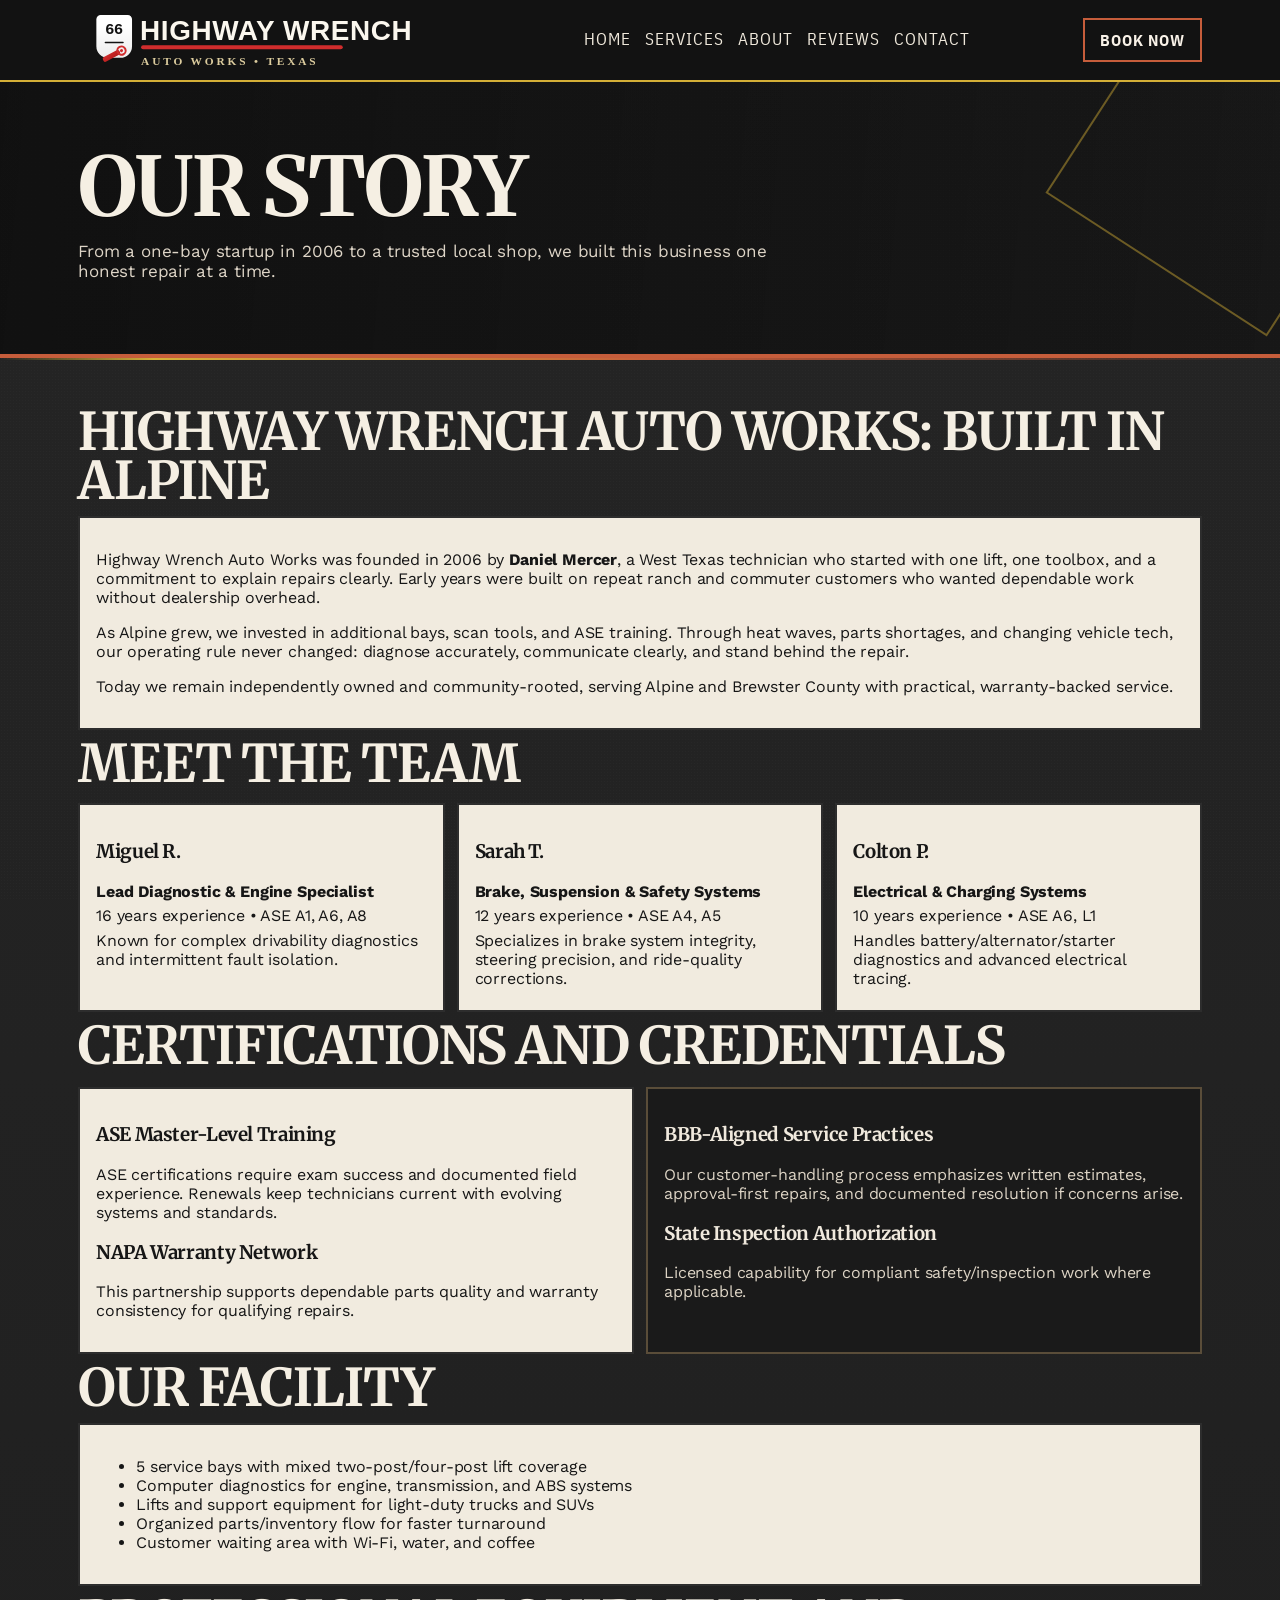
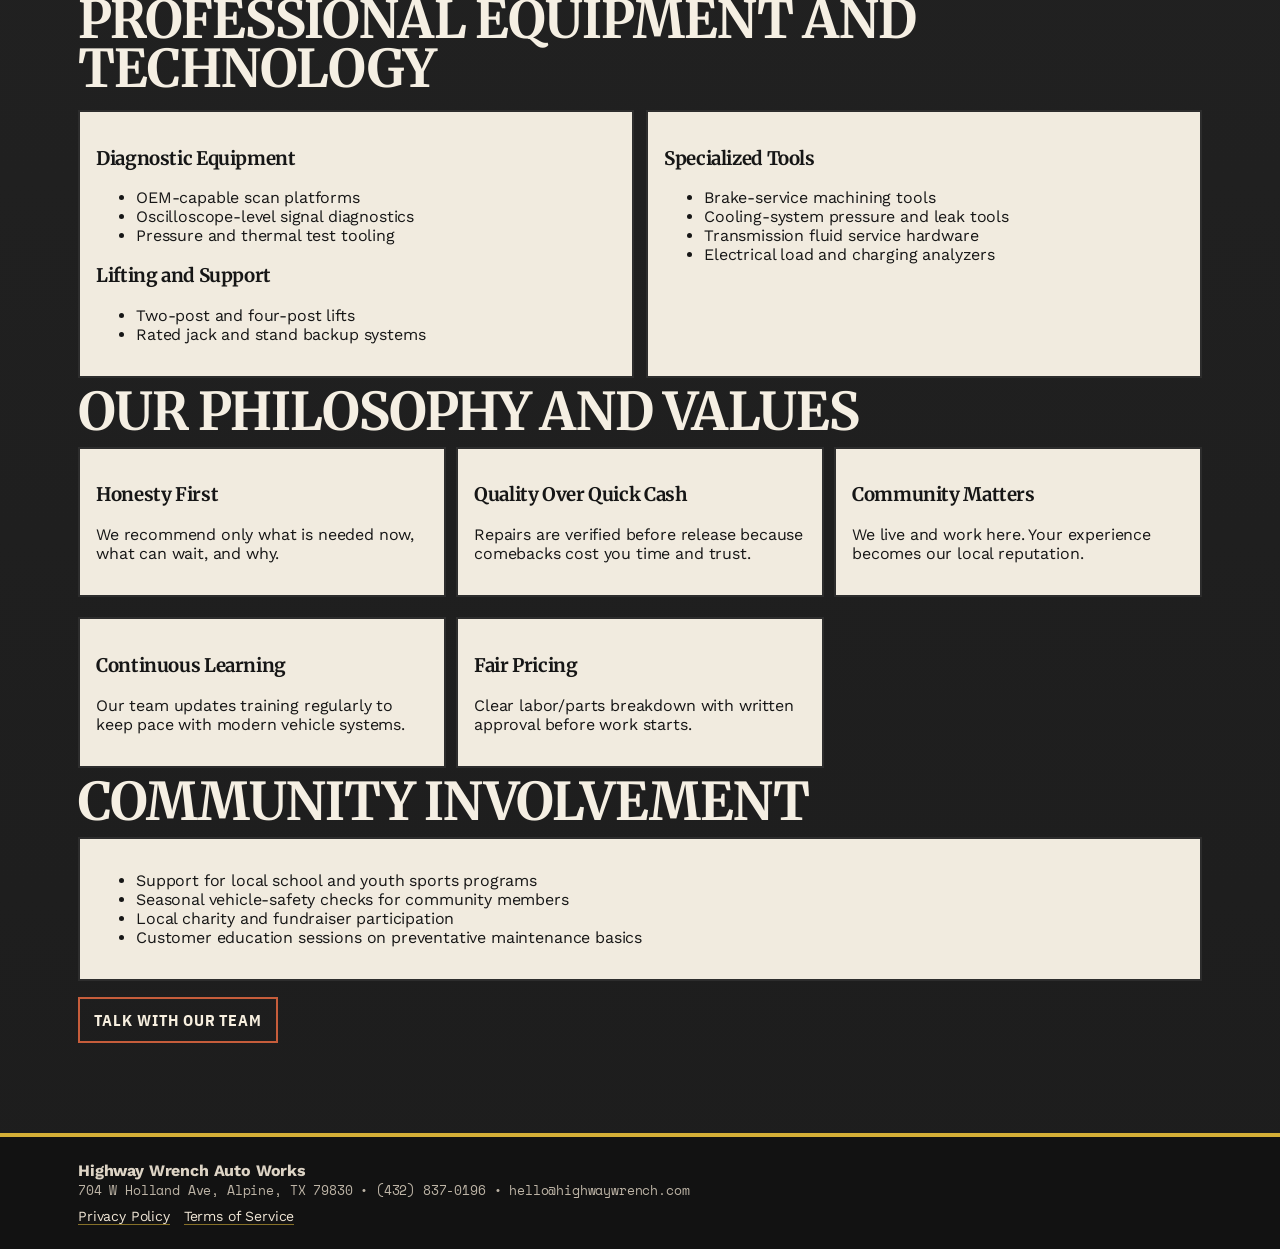
==== commit 22714b59: "Expand core pages with comprehensive service and customer content" ====
--- a/about.html
+++ b/about.html
@@ -1,27 +1,25 @@
-<!doctype html>
-<html lang="en">
-<head>
+<!doctype html><html lang="en"><head>
 <meta charset="UTF-8">
 <meta name="viewport" content="width=device-width, initial-scale=1.0">
-<title>About Our Alpine TX Mechanic Shop | Highway Wrench Team</title>
-<meta name="description" content="Learn how Highway Wrench Auto Works serves Alpine, Texas with transparent communication, practical diagnostics, and durable repairs.">
+<title>About Highway Wrench Auto Works | Alpine TX Independent Shop</title>
+<meta name="description" content="Learn our shop story, team experience, certifications, equipment, and values behind trusted auto repair service in Alpine, Texas.">
 <link rel="canonical" href="https://wrench99.netlify.app/about.html">
 <link rel="preconnect" href="https://fonts.googleapis.com">
 <link rel="preconnect" href="https://fonts.gstatic.com" crossorigin>
-<link href="https://fonts.googleapis.com/css2?family=Oswald:wght@400;500;600;700&family=Source+Sans+3:wght@400;600;700&display=swap" rel="stylesheet">
+<link href="https://fonts.googleapis.com/css2?family=IBM+Plex+Sans+Condensed:wght@500;600;700&family=IBM+Plex+Serif:wght@600;700&family=Merriweather:wght@700;900&family=Space+Mono:wght@400;700&family=Work+Sans:wght@400;500;600;700&display=swap" rel="stylesheet">
 <link rel="stylesheet" href="/assets/styles.css">
 <link rel="icon" href="/assets/favicon.svg" type="image/svg+xml">
 <link rel="shortcut icon" href="/assets/favicon.svg" type="image/svg+xml">
 <meta property="og:type" content="website">
 <meta property="og:site_name" content="Highway Wrench Auto Works">
-<meta property="og:title" content="About Our Alpine TX Mechanic Shop | Highway Wrench Team">
-<meta property="og:description" content="Learn how Highway Wrench Auto Works serves Alpine, Texas with transparent communication, practical diagnostics, and durable repairs.">
+<meta property="og:title" content="About Highway Wrench Auto Works | Alpine TX Independent Shop">
+<meta property="og:description" content="Learn our shop story, team experience, certifications, equipment, and values behind trusted auto repair service in Alpine, Texas.">
 <meta property="og:url" content="https://wrench99.netlify.app/about.html">
 <meta property="og:image" content="https://images.unsplash.com/photo-1632823469850-2f77dd9c7f93?auto=format&fit=crop&w=1200&q=80">
 <meta property="og:locale" content="en_US">
 <meta name="twitter:card" content="summary_large_image">
-<meta name="twitter:title" content="About Our Alpine TX Mechanic Shop | Highway Wrench Team">
-<meta name="twitter:description" content="Learn how Highway Wrench Auto Works serves Alpine, Texas with transparent communication, practical diagnostics, and durable repairs.">
+<meta name="twitter:title" content="About Highway Wrench Auto Works | Alpine TX Independent Shop">
+<meta name="twitter:description" content="Learn our shop story, team experience, certifications, equipment, and values behind trusted auto repair service in Alpine, Texas.">
 <meta name="twitter:image" content="https://images.unsplash.com/photo-1632823469850-2f77dd9c7f93?auto=format&fit=crop&w=1200&q=80">
 <script type="application/ld+json">{
   "@context": "https://schema.org",
@@ -40,57 +38,63 @@
         "postalCode": "79830",
         "addressCountry": "US"
       },
+      "openingHours": [
+        "Mo-Fr 08:00-17:00",
+        "Sa 08:00-12:00"
+      ],
       "areaServed": [
         "Alpine, TX",
         "Brewster County, TX"
       ],
-      "openingHours": "Mo-Sa 07:30-18:00",
       "url": "https://wrench99.netlify.app"
     },
     {
       "@type": "WebPage",
       "@id": "https://wrench99.netlify.app/about.html#webpage",
       "url": "https://wrench99.netlify.app/about.html",
-      "name": "About Our Alpine TX Mechanic Shop | Highway Wrench Team",
-      "description": "Learn how Highway Wrench Auto Works serves Alpine, Texas with transparent communication, practical diagnostics, and durable repairs.",
-      "isPartOf": {
-        "@type": "WebSite",
-        "name": "Highway Wrench Auto Works",
-        "url": "https://wrench99.netlify.app"
-      },
+      "name": "About Highway Wrench Auto Works | Alpine TX Independent Shop",
+      "description": "Learn our shop story, team experience, certifications, equipment, and values behind trusted auto repair service in Alpine, Texas.",
       "about": {
         "@id": "https://wrench99.netlify.app/#business"
       }
     }
   ]
 }</script>
-</head>
-<body>
-<header>
-  <div class="wrap nav">
+</head><body><header><div class="wrap nav">
     <a class="logo" href="/index.html"><img src="/assets/logo.svg" alt="Highway Wrench Auto Works"></a>
-    <nav><a href="/index.html">Home</a>
-<a href="/services.html">Services</a>
-<a href="/about.html">About</a>
-<a href="/reviews.html">Reviews</a>
-<a href="/contact.html">Contact</a></nav>
-    <a class="cta" href="/contact.html">Book Now</a>
-  </div>
-</header>
-<section class="page-hero ph-about"><div class="wrap"><h1>About Us</h1><p>Small-town values, modern diagnostics, and repeat customers who trust us to keep their vehicles dependable.</p></div></section>
-<section class="section"><div class="wrap split">
-  <div class="panel dark"><h3>Family-Owned Since 2006</h3><p>We built Highway Wrench around one rule: explain the problem in plain language before recommending a repair. Most of our growth came from referrals around Alpine and Brewster County.</p><p>Our service advisors separate urgent safety concerns from maintenance items, so customers can plan responsibly.</p></div>
-  <div class="panel"><h3>How We Work</h3><p>1) Inspect and verify complaint. 2) Send estimate with priorities. 3) Confirm approvals. 4) Complete work and road-test. 5) Share maintenance notes for next visit.</p><p class="small-note">We service trucks, SUVs, and commuter sedans with parts selected for West Texas heat and long-distance highway use.</p></div>
-</div><div class="feature-image"><img src="https://images.unsplash.com/photo-1486262715619-67b85e0b08d3?auto=format&fit=crop&w=1500&q=80" alt="Auto repair team inside workshop"></div></div></section>
-<footer>
-  <div class="wrap">
-    <strong>Highway Wrench Auto Works</strong>
+    <nav>
+      <a href="/index.html">HOME</a>
+      <a href="/services.html">SERVICES</a>
+      <a href="/about.html">ABOUT</a>
+      <a href="/reviews.html">REVIEWS</a>
+      <a href="/contact.html">CONTACT</a>
+    </nav>
+    <a class="cta" href="/contact.html">BOOK NOW</a>
+  </div></header>
+<section class="page-hero ph-about"><div class="wrap"><h1>Our Story</h1><p>From a one-bay startup in 2006 to a trusted local shop, we built this business one honest repair at a time.</p></div></section>
+<section class="section"><div class="wrap longform">
+<h2>Highway Wrench Auto Works: Built in Alpine</h2>
+<div class="panel"><p>Highway Wrench Auto Works was founded in 2006 by <strong>Daniel Mercer</strong>, a West Texas technician who started with one lift, one toolbox, and a commitment to explain repairs clearly. Early years were built on repeat ranch and commuter customers who wanted dependable work without dealership overhead.</p><p>As Alpine grew, we invested in additional bays, scan tools, and ASE training. Through heat waves, parts shortages, and changing vehicle tech, our operating rule never changed: diagnose accurately, communicate clearly, and stand behind the repair.</p><p>Today we remain independently owned and community-rooted, serving Alpine and Brewster County with practical, warranty-backed service.</p></div>
+
+<h2>Meet the Team</h2>
+<div class="grid-3 team-grid"><article class="panel"><h3>Miguel R.</h3><p><strong>Lead Diagnostic & Engine Specialist</strong></p><p>16 years experience • ASE A1, A6, A8</p><p>Known for complex drivability diagnostics and intermittent fault isolation.</p></article><article class="panel"><h3>Sarah T.</h3><p><strong>Brake, Suspension & Safety Systems</strong></p><p>12 years experience • ASE A4, A5</p><p>Specializes in brake system integrity, steering precision, and ride-quality corrections.</p></article><article class="panel"><h3>Colton P.</h3><p><strong>Electrical & Charging Systems</strong></p><p>10 years experience • ASE A6, L1</p><p>Handles battery/alternator/starter diagnostics and advanced electrical tracing.</p></article></div>
+
+<h2>Certifications and Credentials</h2>
+<div class="split"><div class="panel"><h3>ASE Master-Level Training</h3><p>ASE certifications require exam success and documented field experience. Renewals keep technicians current with evolving systems and standards.</p><h3>NAPA Warranty Network</h3><p>This partnership supports dependable parts quality and warranty consistency for qualifying repairs.</p></div><div class="panel dark"><h3>BBB-Aligned Service Practices</h3><p>Our customer-handling process emphasizes written estimates, approval-first repairs, and documented resolution if concerns arise.</p><h3>State Inspection Authorization</h3><p>Licensed capability for compliant safety/inspection work where applicable.</p></div></div>
+
+<h2>Our Facility</h2>
+<div class="panel"><ul><li>5 service bays with mixed two-post/four-post lift coverage</li><li>Computer diagnostics for engine, transmission, and ABS systems</li><li>Lifts and support equipment for light-duty trucks and SUVs</li><li>Organized parts/inventory flow for faster turnaround</li><li>Customer waiting area with Wi-Fi, water, and coffee</li></ul></div>
+
+<h2>Professional Equipment and Technology</h2>
+<div class="split"><div class="panel"><h3>Diagnostic Equipment</h3><ul><li>OEM-capable scan platforms</li><li>Oscilloscope-level signal diagnostics</li><li>Pressure and thermal test tooling</li></ul><h3>Lifting and Support</h3><ul><li>Two-post and four-post lifts</li><li>Rated jack and stand backup systems</li></ul></div><div class="panel"><h3>Specialized Tools</h3><ul><li>Brake-service machining tools</li><li>Cooling-system pressure and leak tools</li><li>Transmission fluid service hardware</li><li>Electrical load and charging analyzers</li></ul></div></div>
+
+<h2>Our Philosophy and Values</h2>
+<div class="values-grid"><article class="panel"><h3>Honesty First</h3><p>We recommend only what is needed now, what can wait, and why.</p></article><article class="panel"><h3>Quality Over Quick Cash</h3><p>Repairs are verified before release because comebacks cost you time and trust.</p></article><article class="panel"><h3>Community Matters</h3><p>We live and work here. Your experience becomes our local reputation.</p></article><article class="panel"><h3>Continuous Learning</h3><p>Our team updates training regularly to keep pace with modern vehicle systems.</p></article><article class="panel"><h3>Fair Pricing</h3><p>Clear labor/parts breakdown with written approval before work starts.</p></article></div>
+
+<h2>Community Involvement</h2>
+<div class="panel"><ul><li>Support for local school and youth sports programs</li><li>Seasonal vehicle-safety checks for community members</li><li>Local charity and fundraiser participation</li><li>Customer education sessions on preventative maintenance basics</li></ul></div>
+<p><a class="btn red" href="/contact.html">TALK WITH OUR TEAM</a></p>
+</div></section><footer><div class="wrap"><strong>Highway Wrench Auto Works</strong>
     <div class="small">704 W Holland Ave, Alpine, TX 79830 • (432) 837-0196 • hello@highwaywrench.com</div>
-    <div class="footer-links">
-      <a href="/privacy.html">Privacy Policy</a>
-      <a href="/terms-of-service.html">Terms of Service</a>
-    </div>
-  </div>
-</footer>
-</body>
-</html>
+    <div class="footer-links"><a href="/privacy.html">Privacy Policy</a><a href="/terms-of-service.html">Terms of Service</a></div>
+  </div></footer></body></html>
--- a/assets/styles.css
+++ b/assets/styles.css
@@ -224,4 +224,25 @@
   .logo img{height:52px}
   .page-hero h1{font-size:42px}
   .feature-image img{height:220px}
-}+}
+/* --- content expansion components --- */
+.longform .panel{margin-bottom:10px}
+.timeline{display:grid;grid-template-columns:repeat(2,1fr);gap:10px}
+.timeline article{background:var(--panel);color:#1a1a1a;border:2px solid #2d2d2d;border-left:5px solid var(--accent-2);padding:12px;box-shadow:3px 3px 0 rgba(0,0,0,.2)}
+.issues-grid{display:grid;grid-template-columns:repeat(3,1fr);gap:10px}
+.reviews-grid{display:grid;grid-template-columns:repeat(3,1fr);gap:10px}
+.values-grid{display:grid;grid-template-columns:repeat(3,1fr);gap:10px}
+.reviews-list{display:grid;grid-template-columns:repeat(2,1fr);gap:10px}
+.team-grid .panel p{margin:.35rem 0}
+.faq-list{display:grid;gap:8px}
+.faq-list details{background:var(--panel);color:#1a1a1a;border:2px solid #2d2d2d;padding:8px 10px}
+.faq-list summary{cursor:pointer;font-family:"IBM Plex Sans Condensed",sans-serif;font-weight:700;letter-spacing:.03em;text-transform:uppercase}
+.hours-table{width:100%;border-collapse:collapse}
+.hours-table td{border-bottom:1px solid #5e5342;padding:6px 0}
+.contact-form input,.contact-form select,.contact-form textarea{width:100%;padding:10px;border:2px solid #2a2a2a;background:#f6efe2;color:#131313;border-radius:0;font-family:"Work Sans",sans-serif}
+.contact-form textarea{min-height:110px}
+.form-grid{display:grid;grid-template-columns:repeat(2,1fr);gap:10px}
+.contact-form label{display:block;font-family:"IBM Plex Sans Condensed",sans-serif;font-size:13px;letter-spacing:.03em;text-transform:uppercase;color:#1f1f1f}
+@media (max-width:940px){
+  .timeline,.issues-grid,.reviews-grid,.values-grid,.reviews-list,.form-grid{grid-template-columns:1fr}
+}
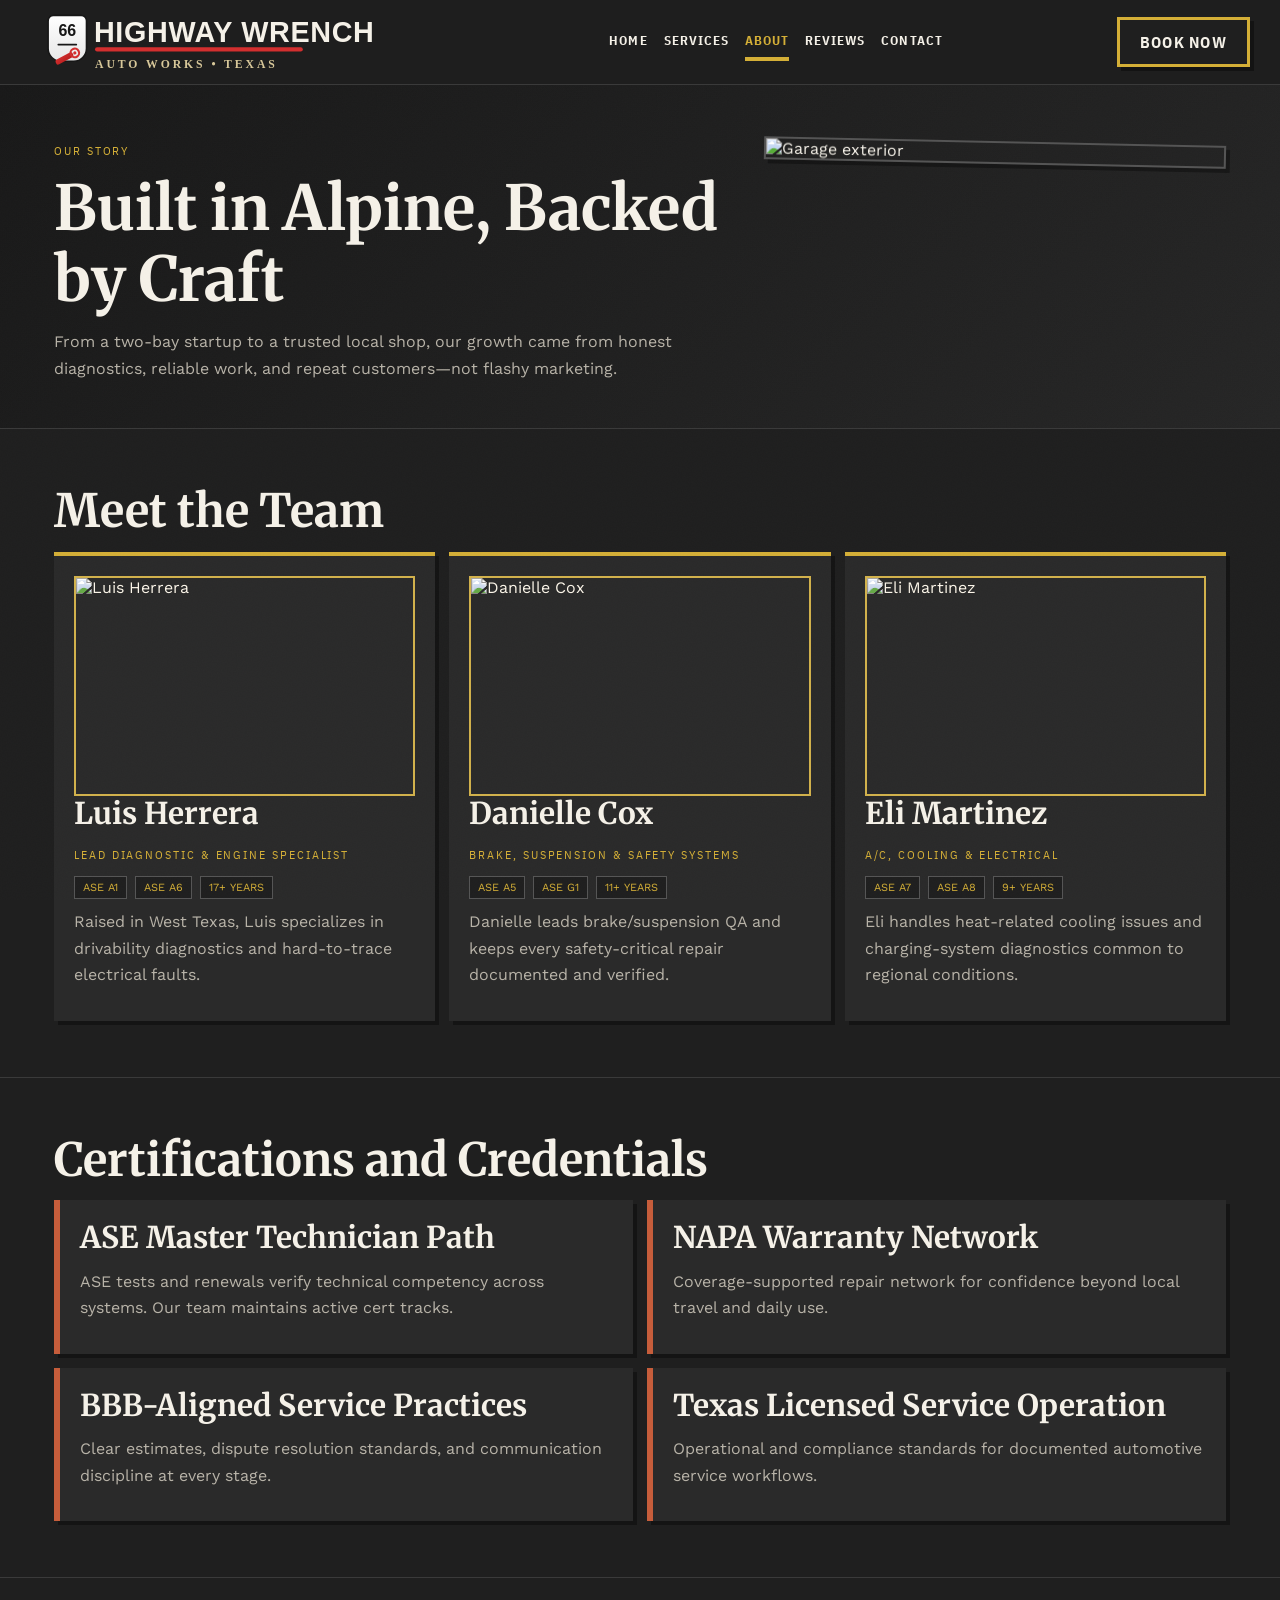
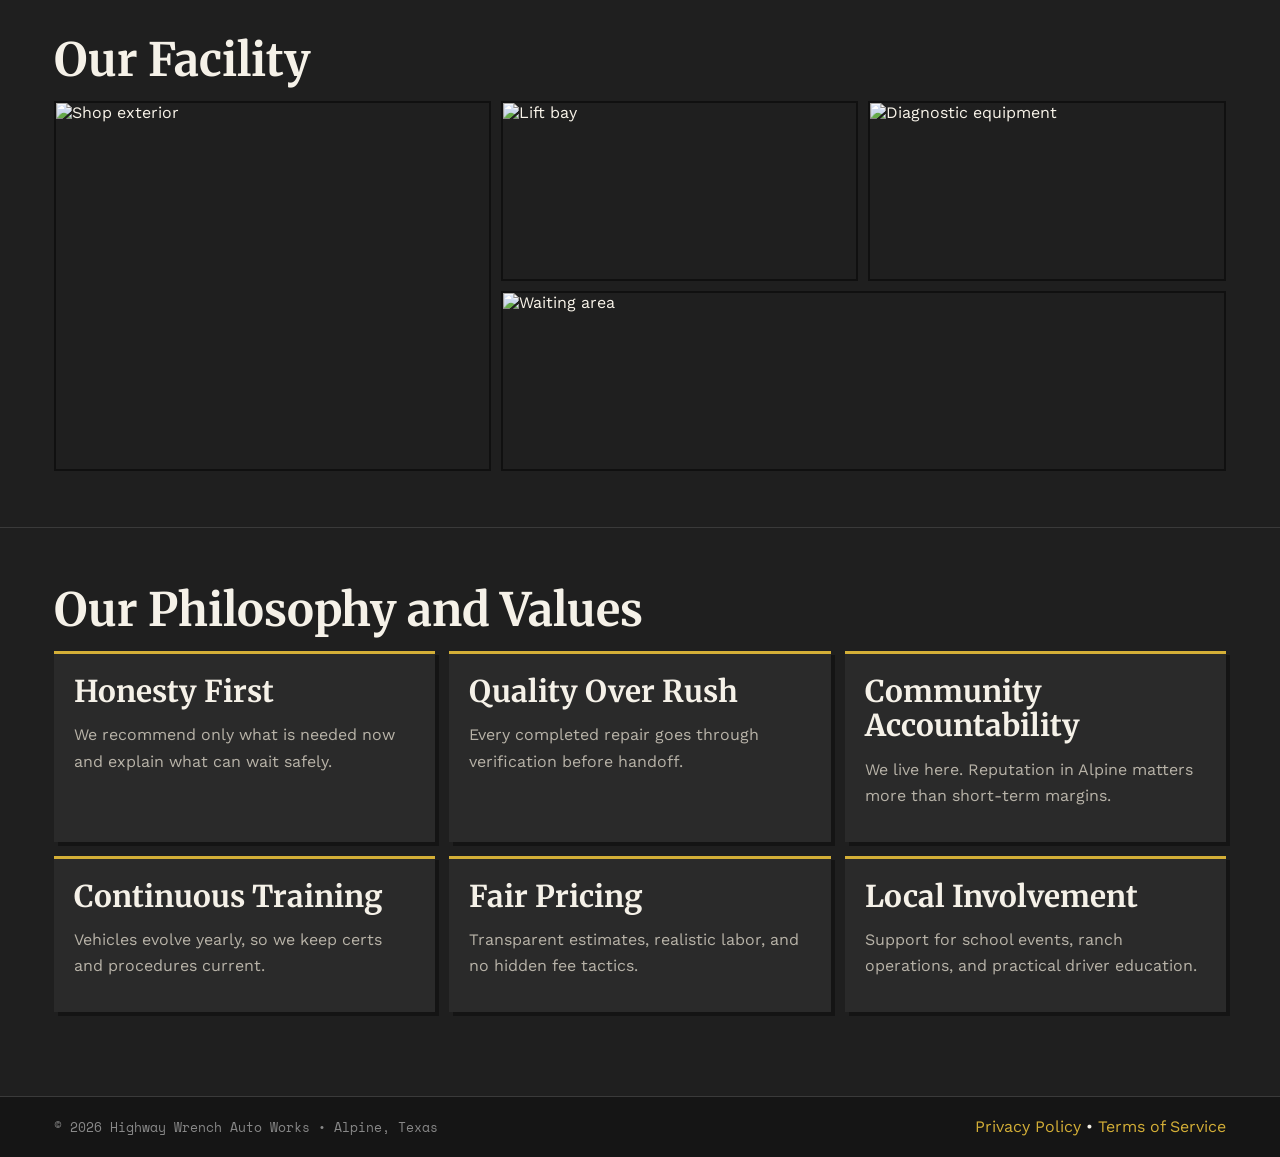
==== commit 66bcfa45: "Overhaul UI/UX presentation with industrial components and interactions" ====
--- a/about.html
+++ b/about.html
@@ -1,100 +1,65 @@
 <!doctype html><html lang="en"><head>
-<meta charset="UTF-8">
-<meta name="viewport" content="width=device-width, initial-scale=1.0">
-<title>About Highway Wrench Auto Works | Alpine TX Independent Shop</title>
-<meta name="description" content="Learn our shop story, team experience, certifications, equipment, and values behind trusted auto repair service in Alpine, Texas.">
-<link rel="canonical" href="https://wrench99.netlify.app/about.html">
-<link rel="preconnect" href="https://fonts.googleapis.com">
-<link rel="preconnect" href="https://fonts.gstatic.com" crossorigin>
-<link href="https://fonts.googleapis.com/css2?family=IBM+Plex+Sans+Condensed:wght@500;600;700&family=IBM+Plex+Serif:wght@600;700&family=Merriweather:wght@700;900&family=Space+Mono:wght@400;700&family=Work+Sans:wght@400;500;600;700&display=swap" rel="stylesheet">
-<link rel="stylesheet" href="/assets/styles.css">
-<link rel="icon" href="/assets/favicon.svg" type="image/svg+xml">
-<link rel="shortcut icon" href="/assets/favicon.svg" type="image/svg+xml">
-<meta property="og:type" content="website">
-<meta property="og:site_name" content="Highway Wrench Auto Works">
-<meta property="og:title" content="About Highway Wrench Auto Works | Alpine TX Independent Shop">
-<meta property="og:description" content="Learn our shop story, team experience, certifications, equipment, and values behind trusted auto repair service in Alpine, Texas.">
-<meta property="og:url" content="https://wrench99.netlify.app/about.html">
-<meta property="og:image" content="https://images.unsplash.com/photo-1632823469850-2f77dd9c7f93?auto=format&fit=crop&w=1200&q=80">
-<meta property="og:locale" content="en_US">
-<meta name="twitter:card" content="summary_large_image">
-<meta name="twitter:title" content="About Highway Wrench Auto Works | Alpine TX Independent Shop">
-<meta name="twitter:description" content="Learn our shop story, team experience, certifications, equipment, and values behind trusted auto repair service in Alpine, Texas.">
-<meta name="twitter:image" content="https://images.unsplash.com/photo-1632823469850-2f77dd9c7f93?auto=format&fit=crop&w=1200&q=80">
-<script type="application/ld+json">{
-  "@context": "https://schema.org",
-  "@graph": [
-    {
-      "@type": "AutoRepair",
-      "@id": "https://wrench99.netlify.app/#business",
-      "name": "Highway Wrench Auto Works",
-      "telephone": "(432) 837-0196",
-      "email": "hello@highwaywrench.com",
-      "address": {
-        "@type": "PostalAddress",
-        "streetAddress": "704 W Holland Ave",
-        "addressLocality": "Alpine",
-        "addressRegion": "TX",
-        "postalCode": "79830",
-        "addressCountry": "US"
-      },
-      "openingHours": [
-        "Mo-Fr 08:00-17:00",
-        "Sa 08:00-12:00"
-      ],
-      "areaServed": [
-        "Alpine, TX",
-        "Brewster County, TX"
-      ],
-      "url": "https://wrench99.netlify.app"
-    },
-    {
-      "@type": "WebPage",
-      "@id": "https://wrench99.netlify.app/about.html#webpage",
-      "url": "https://wrench99.netlify.app/about.html",
-      "name": "About Highway Wrench Auto Works | Alpine TX Independent Shop",
-      "description": "Learn our shop story, team experience, certifications, equipment, and values behind trusted auto repair service in Alpine, Texas.",
-      "about": {
-        "@id": "https://wrench99.netlify.app/#business"
-      }
-    }
-  ]
-}</script>
-</head><body><header><div class="wrap nav">
-    <a class="logo" href="/index.html"><img src="/assets/logo.svg" alt="Highway Wrench Auto Works"></a>
+  <meta charset="UTF-8" />
+  <meta name="viewport" content="width=device-width, initial-scale=1.0" />
+  <title>About Highway Wrench Auto Works | Alpine TX Family-Owned Shop</title>
+  <meta name="description" content="Meet the Highway Wrench team, certifications, facility, and values behind 18+ years of automotive service in Alpine, Texas." />
+  <link rel="canonical" href="https://wrench99.netlify.app/about.html" />
+  <meta property="og:title" content="About Highway Wrench Auto Works | Alpine TX Family-Owned Shop" />
+  <meta property="og:description" content="Meet the Highway Wrench team, certifications, facility, and values behind 18+ years of automotive service in Alpine, Texas." />
+  <meta property="og:type" content="website" />
+  <meta property="og:url" content="https://wrench99.netlify.app/about.html" />
+  <meta property="og:image" content="https://images.unsplash.com/photo-1487754180451-c456f719a1fc?auto=format&fit=crop&w=1600&q=80" />
+  <meta name="twitter:card" content="summary_large_image" />
+  <meta name="twitter:title" content="About Highway Wrench Auto Works | Alpine TX Family-Owned Shop" />
+  <meta name="twitter:description" content="Meet the Highway Wrench team, certifications, facility, and values behind 18+ years of automotive service in Alpine, Texas." />
+  <meta name="twitter:image" content="https://images.unsplash.com/photo-1487754180451-c456f719a1fc?auto=format&fit=crop&w=1600&q=80" />
+  <link rel="icon" href="/assets/favicon.svg" type="image/svg+xml" />
+  <link rel="shortcut icon" href="/assets/favicon.svg" type="image/svg+xml" />
+  <link rel="stylesheet" href="/assets/styles.css" />
+</head><body>
+<header class="site-header"><div class="container header-row">
+    <a href="/index.html" class="logo"><img src="/assets/logo.svg" alt="Highway Wrench Auto Works"></a>
     <nav>
-      <a href="/index.html">HOME</a>
-      <a href="/services.html">SERVICES</a>
-      <a href="/about.html">ABOUT</a>
-      <a href="/reviews.html">REVIEWS</a>
-      <a href="/contact.html">CONTACT</a>
+      <a class="" href="/index.html">HOME</a>
+      <a class="" href="/services.html">SERVICES</a>
+      <a class="active" href="/about.html">ABOUT</a>
+      <a class="" href="/reviews.html">REVIEWS</a>
+      <a class="" href="/contact.html">CONTACT</a>
     </nav>
-    <a class="cta" href="/contact.html">BOOK NOW</a>
+    <a class="btn btn-primary" href="tel:+14328370196">BOOK NOW</a>
   </div></header>
-<section class="page-hero ph-about"><div class="wrap"><h1>Our Story</h1><p>From a one-bay startup in 2006 to a trusted local shop, we built this business one honest repair at a time.</p></div></section>
-<section class="section"><div class="wrap longform">
-<h2>Highway Wrench Auto Works: Built in Alpine</h2>
-<div class="panel"><p>Highway Wrench Auto Works was founded in 2006 by <strong>Daniel Mercer</strong>, a West Texas technician who started with one lift, one toolbox, and a commitment to explain repairs clearly. Early years were built on repeat ranch and commuter customers who wanted dependable work without dealership overhead.</p><p>As Alpine grew, we invested in additional bays, scan tools, and ASE training. Through heat waves, parts shortages, and changing vehicle tech, our operating rule never changed: diagnose accurately, communicate clearly, and stand behind the repair.</p><p>Today we remain independently owned and community-rooted, serving Alpine and Brewster County with practical, warranty-backed service.</p></div>
+<section class="page-hero"><div class="container page-hero-grid"><div><p class="eyebrow">OUR STORY</p><h1>Built in Alpine, Backed by Craft</h1><p>From a two-bay startup to a trusted local shop, our growth came from honest diagnostics, reliable work, and repeat customers—not flashy marketing.</p></div><div class="visual"><img src="https://images.unsplash.com/photo-1619642751034-765dfdf7c58e?auto=format&fit=crop&w=1200&q=80" alt="Garage exterior"></div></div></section>
 
-<h2>Meet the Team</h2>
-<div class="grid-3 team-grid"><article class="panel"><h3>Miguel R.</h3><p><strong>Lead Diagnostic & Engine Specialist</strong></p><p>16 years experience • ASE A1, A6, A8</p><p>Known for complex drivability diagnostics and intermittent fault isolation.</p></article><article class="panel"><h3>Sarah T.</h3><p><strong>Brake, Suspension & Safety Systems</strong></p><p>12 years experience • ASE A4, A5</p><p>Specializes in brake system integrity, steering precision, and ride-quality corrections.</p></article><article class="panel"><h3>Colton P.</h3><p><strong>Electrical & Charging Systems</strong></p><p>10 years experience • ASE A6, L1</p><p>Handles battery/alternator/starter diagnostics and advanced electrical tracing.</p></article></div>
+<section class="section"><div class="container"><h2>Meet the Team</h2><div class="team-grid">
+  <article class="team-card"><img src="https://images.unsplash.com/photo-1521119989659-a83eee488004?auto=format&fit=crop&w=500&q=80" alt="Luis Herrera"><h3>Luis Herrera</h3><p class="eyebrow">Lead Diagnostic & Engine Specialist</p><div class="badge-row"><span class="badge-mini">ASE A1</span><span class="badge-mini">ASE A6</span><span class="badge-mini">17+ YEARS</span></div><p>Raised in West Texas, Luis specializes in drivability diagnostics and hard-to-trace electrical faults.</p></article>
+  <article class="team-card"><img src="https://images.unsplash.com/photo-1599566150163-29194dcaad36?auto=format&fit=crop&w=500&q=80" alt="Danielle Cox"><h3>Danielle Cox</h3><p class="eyebrow">Brake, Suspension & Safety Systems</p><div class="badge-row"><span class="badge-mini">ASE A5</span><span class="badge-mini">ASE G1</span><span class="badge-mini">11+ YEARS</span></div><p>Danielle leads brake/suspension QA and keeps every safety-critical repair documented and verified.</p></article>
+  <article class="team-card"><img src="https://images.unsplash.com/photo-1500648767791-00dcc994a43e?auto=format&fit=crop&w=500&q=80" alt="Eli Martinez"><h3>Eli Martinez</h3><p class="eyebrow">A/C, Cooling & Electrical</p><div class="badge-row"><span class="badge-mini">ASE A7</span><span class="badge-mini">ASE A8</span><span class="badge-mini">9+ YEARS</span></div><p>Eli handles heat-related cooling issues and charging-system diagnostics common to regional conditions.</p></article>
+</div></div></section>
 
-<h2>Certifications and Credentials</h2>
-<div class="split"><div class="panel"><h3>ASE Master-Level Training</h3><p>ASE certifications require exam success and documented field experience. Renewals keep technicians current with evolving systems and standards.</p><h3>NAPA Warranty Network</h3><p>This partnership supports dependable parts quality and warranty consistency for qualifying repairs.</p></div><div class="panel dark"><h3>BBB-Aligned Service Practices</h3><p>Our customer-handling process emphasizes written estimates, approval-first repairs, and documented resolution if concerns arise.</p><h3>State Inspection Authorization</h3><p>Licensed capability for compliant safety/inspection work where applicable.</p></div></div>
+<section class="section"><div class="container"><h2>Certifications and Credentials</h2><div class="cert-grid">
+  <article class="cert-card"><h3>ASE Master Technician Path</h3><p>ASE tests and renewals verify technical competency across systems. Our team maintains active cert tracks.</p></article>
+  <article class="cert-card"><h3>NAPA Warranty Network</h3><p>Coverage-supported repair network for confidence beyond local travel and daily use.</p></article>
+  <article class="cert-card"><h3>BBB-Aligned Service Practices</h3><p>Clear estimates, dispute resolution standards, and communication discipline at every stage.</p></article>
+  <article class="cert-card"><h3>Texas Licensed Service Operation</h3><p>Operational and compliance standards for documented automotive service workflows.</p></article>
+</div></div></section>
 
-<h2>Our Facility</h2>
-<div class="panel"><ul><li>5 service bays with mixed two-post/four-post lift coverage</li><li>Computer diagnostics for engine, transmission, and ABS systems</li><li>Lifts and support equipment for light-duty trucks and SUVs</li><li>Organized parts/inventory flow for faster turnaround</li><li>Customer waiting area with Wi-Fi, water, and coffee</li></ul></div>
+<section class="section"><div class="container"><h2>Our Facility</h2><div class="gallery">
+  <img src="https://images.unsplash.com/photo-1487754180451-c456f719a1fc?auto=format&fit=crop&w=900&q=80" alt="Shop exterior">
+  <img src="https://images.unsplash.com/photo-1607861716497-e65ab29fc7ac?auto=format&fit=crop&w=900&q=80" alt="Lift bay">
+  <img src="https://images.unsplash.com/photo-1632823471565-1ecdf0a0f3e2?auto=format&fit=crop&w=900&q=80" alt="Diagnostic equipment">
+  <img src="https://images.unsplash.com/photo-1619642751034-765dfdf7c58e?auto=format&fit=crop&w=900&q=80" alt="Waiting area">
+</div></div></section>
 
-<h2>Professional Equipment and Technology</h2>
-<div class="split"><div class="panel"><h3>Diagnostic Equipment</h3><ul><li>OEM-capable scan platforms</li><li>Oscilloscope-level signal diagnostics</li><li>Pressure and thermal test tooling</li></ul><h3>Lifting and Support</h3><ul><li>Two-post and four-post lifts</li><li>Rated jack and stand backup systems</li></ul></div><div class="panel"><h3>Specialized Tools</h3><ul><li>Brake-service machining tools</li><li>Cooling-system pressure and leak tools</li><li>Transmission fluid service hardware</li><li>Electrical load and charging analyzers</li></ul></div></div>
-
-<h2>Our Philosophy and Values</h2>
-<div class="values-grid"><article class="panel"><h3>Honesty First</h3><p>We recommend only what is needed now, what can wait, and why.</p></article><article class="panel"><h3>Quality Over Quick Cash</h3><p>Repairs are verified before release because comebacks cost you time and trust.</p></article><article class="panel"><h3>Community Matters</h3><p>We live and work here. Your experience becomes our local reputation.</p></article><article class="panel"><h3>Continuous Learning</h3><p>Our team updates training regularly to keep pace with modern vehicle systems.</p></article><article class="panel"><h3>Fair Pricing</h3><p>Clear labor/parts breakdown with written approval before work starts.</p></article></div>
-
-<h2>Community Involvement</h2>
-<div class="panel"><ul><li>Support for local school and youth sports programs</li><li>Seasonal vehicle-safety checks for community members</li><li>Local charity and fundraiser participation</li><li>Customer education sessions on preventative maintenance basics</li></ul></div>
-<p><a class="btn red" href="/contact.html">TALK WITH OUR TEAM</a></p>
-</div></section><footer><div class="wrap"><strong>Highway Wrench Auto Works</strong>
-    <div class="small">704 W Holland Ave, Alpine, TX 79830 • (432) 837-0196 • hello@highwaywrench.com</div>
-    <div class="footer-links"><a href="/privacy.html">Privacy Policy</a><a href="/terms-of-service.html">Terms of Service</a></div>
-  </div></footer></body></html>+<section class="section"><div class="container"><h2>Our Philosophy and Values</h2><div class="value-grid">
+  <article class="value-card"><h3>Honesty First</h3><p>We recommend only what is needed now and explain what can wait safely.</p></article>
+  <article class="value-card"><h3>Quality Over Rush</h3><p>Every completed repair goes through verification before handoff.</p></article>
+  <article class="value-card"><h3>Community Accountability</h3><p>We live here. Reputation in Alpine matters more than short-term margins.</p></article>
+  <article class="value-card"><h3>Continuous Training</h3><p>Vehicles evolve yearly, so we keep certs and procedures current.</p></article>
+  <article class="value-card"><h3>Fair Pricing</h3><p>Transparent estimates, realistic labor, and no hidden fee tactics.</p></article>
+  <article class="value-card"><h3>Local Involvement</h3><p>Support for school events, ranch operations, and practical driver education.</p></article>
+</div></div></section>
+<footer class="footer"><div class="container row">
+      <small>© 2026 Highway Wrench Auto Works • Alpine, Texas</small>
+      <div><a href="/privacy.html">Privacy Policy</a> • <a href="/terms-of-service.html">Terms of Service</a></div>
+    </div></footer><script src="/assets/app.js"></script>
+<script type="application/ld+json">{"@context": "https://schema.org", "@graph": [{"@type": "AutoRepair", "name": "Highway Wrench Auto Works", "url": "https://wrench99.netlify.app", "telephone": "(432) 837-0196", "email": "hello@highwaywrench.com", "address": {"@type": "PostalAddress", "streetAddress": "704 W Holland Ave", "addressLocality": "Alpine", "addressRegion": "TX", "postalCode": "79830", "addressCountry": "US"}}, {"@type": "WebPage", "name": "About Highway Wrench Auto Works | Alpine TX Family-Owned Shop", "url": "https://wrench99.netlify.app/about.html", "description": "Meet the Highway Wrench team, certifications, facility, and values behind 18+ years of automotive service in Alpine, Texas."}]}</script></body></html>
--- a/assets/styles.css
+++ b/assets/styles.css
@@ -1,248 +1,177 @@
-@import url('https://fonts.googleapis.com/css2?family=IBM+Plex+Sans+Condensed:wght@500;600;700&family=IBM+Plex+Serif:wght@600;700&family=Merriweather:wght@700;900&family=Space+Mono:wght@400;700&family=Work+Sans:wght@400;500;600;700&display=swap');
 
-*{box-sizing:border-box}
+@import url('https://fonts.googleapis.com/css2?family=IBM+Plex+Sans+Condensed:wght@500;600;700&family=Merriweather:wght@700;900&family=Work+Sans:wght@400;500;600&family=Space+Mono:wght@400;700&display=swap');
+
 :root{
-  --bg:#202020;
-  --bg-deep:#171717;
-  --panel:#f1ebdf;
-  --panel-2:#ece3d2;
-  --text:#151515;
-  --text-light:#f5f1e8;
-  --muted:#666;
-  --accent:#c65d3b;
-  --accent-2:#d4af37;
-  --line:#3f3f3f;
+  --bg:#1f1f1f; --bg-alt:#2a2a2a; --text:#f5f1e8; --text-2:#b8b3a8; --text-3:#888;
+  --gold:#d4af37; --rust:#c65d3b; --rust-light:#e8b923; --line:#3a3a3a; --line-2:#555;
+  --shadow:4px 4px 0 rgba(0,0,0,.35);
 }
-body{
-  margin:0;
-  font-family:"Work Sans",system-ui,sans-serif;
-  background:linear-gradient(180deg,#252525 0%,#1d1d1d 100%);
-  color:var(--text-light);
-  letter-spacing:-.01em;
-  position:relative;
+*{box-sizing:border-box;border-radius:0}
+html,body{margin:0;padding:0;background:var(--bg);color:var(--text);font-family:'Work Sans',system-ui,sans-serif}
+a{color:inherit;text-decoration:none}
+img{max-width:100%;display:block}
+body::before{content:'';position:fixed;inset:0;pointer-events:none;opacity:.05;background-image:url("data:image/svg+xml,%3Csvg xmlns='http://www.w3.org/2000/svg' width='140' height='140'%3E%3Cfilter id='n'%3E%3CfeTurbulence type='fractalNoise' baseFrequency='0.8' numOctaves='2'/%3E%3C/filter%3E%3Crect width='140' height='140' filter='url(%23n)' opacity='0.35'/%3E%3C/svg%3E");}
+
+.container{max-width:1220px;margin:0 auto;padding:0 24px}
+.section{padding:56px 0;border-top:1px solid var(--line)}
+.eyebrow{font-family:'IBM Plex Sans Condensed',sans-serif;letter-spacing:.16em;text-transform:uppercase;font-size:12px;color:var(--gold);margin:0 0 12px}
+h1,h2,h3,h4{font-family:'Merriweather',serif;color:var(--text);margin:0 0 14px;line-height:1.15}
+h1{font-size:clamp(38px,6vw,62px)} h2{font-size:clamp(30px,4vw,46px)} h3{font-size:clamp(22px,2.5vw,30px)}
+p{color:var(--text-2);line-height:1.65;margin:0 0 12px}
+
+.site-header{position:sticky;top:0;z-index:30;background:rgba(31,31,31,.96);border-bottom:1px solid var(--line)}
+.header-row{display:flex;align-items:center;justify-content:space-between;padding:10px 0;gap:16px}
+.logo img{height:64px}
+nav{display:flex;gap:16px;align-items:center}
+nav a{font-family:'IBM Plex Sans Condensed',sans-serif;font-weight:700;letter-spacing:.08em;font-size:13px;padding:8px 0;border-bottom:4px solid transparent}
+nav a:hover,nav a.active{border-bottom-color:var(--gold);color:var(--gold)}
+
+.btn{display:inline-flex;align-items:center;justify-content:center;min-height:48px;padding:12px 20px;font-family:'IBM Plex Sans Condensed',sans-serif;font-weight:700;letter-spacing:.08em;text-transform:uppercase;border:2px solid var(--gold);transition:transform .3s ease-out, box-shadow .3s ease-out, background-color .3s ease-out, color .3s ease-out;box-shadow:var(--shadow)}
+.btn:hover{transform:translate(-2px,-2px)}
+.btn-primary{background:var(--bg);color:var(--text);border-width:3px}
+.btn-primary:hover{background:var(--gold);color:var(--bg)}
+.btn-secondary{background:transparent;color:var(--gold)}
+.btn-secondary:hover{background:var(--gold);color:var(--bg)}
+.btn-rust{background:var(--rust);color:var(--text);border-color:var(--rust)}
+.btn-rust:hover{border-color:var(--gold)}
+
+.hero{padding:62px 0 44px;background:linear-gradient(135deg,#181818,#232323)}
+.hero-grid{display:grid;grid-template-columns:1.6fr 1fr;gap:28px;align-items:start}
+.hero-copy{max-width:760px;padding-right:24px}
+.hero-copy .tag{font-size:18px;line-height:1.6;max-width:58ch}
+.cta-row{display:flex;gap:12px;flex-wrap:wrap;margin-top:16px}
+.hero-visual{background:var(--bg-alt);border:2px solid var(--line-2);padding:12px;box-shadow:var(--shadow);transform:rotate(-1.8deg)}
+.hero-visual img{height:100%;object-fit:cover;filter:saturate(.85) sepia(.05)}
+
+.trust-grid{display:grid;grid-template-columns:repeat(4,minmax(0,1fr));gap:12px}
+.badge{background:var(--bg-alt);border-left:4px solid var(--gold);padding:14px;display:flex;gap:10px;align-items:flex-start;box-shadow:var(--shadow);transition:transform .3s ease-out,border-color .3s ease-out}
+.badge:hover{transform:translate(2px,-2px);border-left-color:var(--rust)}
+.badge-ico{width:22px;height:22px;flex:0 0 22px;color:var(--gold)}
+.badge b{display:block;font-family:'IBM Plex Sans Condensed',sans-serif;font-size:14px;margin-bottom:2px}
+.badge small{color:var(--text-3);font-size:12px}
+
+.split-2{display:grid;grid-template-columns:1.1fr .9fr;gap:22px}
+.panel{background:var(--bg-alt);border-left:4px solid var(--gold);padding:22px;box-shadow:var(--shadow)}
+.metric-grid{display:grid;grid-template-columns:1fr;gap:12px}
+.metric .value{font-family:'Merriweather',serif;font-size:34px;color:var(--gold);line-height:1}
+.metric .label{font-size:13px;color:var(--text-2)}
+
+.feature-grid{display:grid;grid-template-columns:repeat(3,minmax(0,1fr));gap:16px}
+.feature{background:var(--bg);border:1px solid var(--line-2);padding:24px;box-shadow:var(--shadow);transition:transform .3s ease-out, background-color .3s ease-out}
+.feature:hover{transform:translate(-2px,-2px) scale(1.01);background:var(--bg-alt)}
+.feature .ico{width:44px;height:44px;color:var(--gold);margin-bottom:10px}
+.feature h3{font-family:'IBM Plex Sans Condensed',sans-serif;font-size:19px;margin-bottom:8px}
+.feature p{font-size:14px;margin:0}
+
+.process-line{display:grid;grid-template-columns:repeat(7,minmax(0,1fr));gap:12px}
+.step{position:relative;background:var(--bg-alt);padding:14px 12px;border-top:3px solid var(--gold);box-shadow:var(--shadow);cursor:pointer;min-height:178px}
+.step .num{width:42px;height:42px;background:var(--gold);color:var(--bg);display:grid;place-items:center;font-family:'Merriweather',serif;font-weight:900;font-size:20px;margin-bottom:8px}
+.step h4{font-family:'IBM Plex Sans Condensed',sans-serif;font-size:15px;margin-bottom:8px}
+.step p{font-size:13px;margin:0;max-height:52px;overflow:hidden;transition:max-height .3s ease-out}
+.step.active p{max-height:240px}
+
+.accordion{display:grid;gap:12px}
+.acc-item{background:var(--bg-alt);border-left:6px solid var(--rust);box-shadow:var(--shadow)}
+.acc-btn{width:100%;background:none;border:0;color:var(--text);text-align:left;padding:16px 18px;display:flex;justify-content:space-between;align-items:center;font-family:'IBM Plex Sans Condensed',sans-serif;font-weight:700;font-size:18px;cursor:pointer}
+.acc-btn .chev{color:var(--gold);transition:transform .3s ease-out}
+.acc-item.active .acc-btn .chev{transform:rotate(180deg)}
+.acc-content{max-height:0;overflow:hidden;transition:max-height .3s ease-out,padding .3s ease-out;padding:0 18px}
+.acc-item.active .acc-content{max-height:320px;padding:0 18px 16px}
+.issue-meta{display:flex;gap:10px;flex-wrap:wrap;margin-top:10px}
+.pill{border:1px solid var(--line-2);padding:6px 8px;font-size:12px;color:var(--text-2)}
+.price{font-family:'Merriweather',serif;color:var(--gold);font-size:18px}
+
+.carousel{position:relative}
+.carousel-track{display:grid;grid-template-columns:repeat(3,minmax(0,1fr));gap:14px}
+.testi{background:var(--bg-alt);border-top:3px solid var(--gold);padding:18px;box-shadow:var(--shadow)}
+.testi-top{display:flex;gap:12px;align-items:center}
+.avatar{width:56px;height:56px;border:2px solid var(--gold);object-fit:cover}
+.stars{color:var(--gold);letter-spacing:2px}
+.quote{font-style:italic;color:var(--text);margin:10px 0}
+.mono{font-family:'Space Mono',monospace;color:var(--text-3);font-size:12px}
+.carousel-dots{display:flex;gap:8px;justify-content:center;margin-top:12px}
+.carousel-dots button{width:10px;height:10px;background:var(--line-2);border:0;cursor:pointer}
+.carousel-dots button.active{background:var(--gold);transform:scale(1.2)}
+
+.page-hero{padding:56px 0 34px;background:linear-gradient(135deg,#191919,#262626)}
+.page-hero-grid{display:grid;grid-template-columns:1.2fr .8fr;gap:18px;align-items:start}
+.page-hero .visual{border:2px solid var(--line-2);box-shadow:var(--shadow);transform:rotate(1.2deg);overflow:hidden}
+
+.tabs-layout{display:grid;grid-template-columns:280px 1fr;gap:18px}
+.tabs-nav{display:grid;gap:8px;align-self:start;position:sticky;top:96px}
+.tab-btn{background:transparent;border:0;border-left:4px solid transparent;color:var(--text-2);padding:14px 16px;text-align:left;font-family:'IBM Plex Sans Condensed',sans-serif;font-size:16px;cursor:pointer}
+.tab-btn:hover{background:#303030}
+.tab-btn.active{background:var(--bg-alt);border-left-color:var(--gold);color:var(--gold);font-weight:700}
+.tab-panel{display:none;background:var(--bg-alt);padding:26px;box-shadow:var(--shadow)}
+.tab-panel.active{display:block}
+.info-cards{display:grid;grid-template-columns:repeat(3,minmax(0,1fr));gap:10px;margin:12px 0 18px}
+.info-card{background:var(--bg);border-left:4px solid var(--rust);padding:12px}
+.info-card b{display:block;color:var(--gold);font-family:'Merriweather',serif}
+
+.team-grid,.cert-grid,.value-grid,.policy-grid,.platform-grid,.metrics-grid{display:grid;gap:14px}
+.team-grid{grid-template-columns:repeat(3,minmax(0,1fr))}
+.team-card,.cert-card,.value-card,.policy-card,.platform-card,.metric-card,.review-card,.story-card{background:var(--bg-alt);padding:20px;box-shadow:var(--shadow)}
+.team-card{border-top:4px solid var(--gold)}
+.team-card img{height:220px;object-fit:cover;border:2px solid var(--gold);filter:grayscale(.12) sepia(.08)}
+.badge-row{display:flex;flex-wrap:wrap;gap:8px;margin:10px 0}
+.badge-mini{background:var(--bg);padding:4px 8px;color:var(--gold);font-size:11px;border:1px solid var(--line-2)}
+.cert-grid{grid-template-columns:1fr 1fr}
+.cert-card{border-left:6px solid var(--rust)}
+.gallery{display:grid;grid-template-columns:1.1fr .9fr .9fr;grid-template-areas:'a b c' 'a d d';gap:10px}
+.gallery img{height:100%;min-height:180px;object-fit:cover;border:2px solid #101010;filter:saturate(.85) sepia(.05)}
+.gallery img:nth-child(1){grid-area:a}.gallery img:nth-child(2){grid-area:b}.gallery img:nth-child(3){grid-area:c}.gallery img:nth-child(4){grid-area:d}
+.value-grid{grid-template-columns:repeat(3,minmax(0,1fr))}
+.value-card{border-top:3px solid var(--gold)}
+
+.contact-layout{display:grid;grid-template-columns:1fr 1.05fr;gap:18px}
+.contact-method{background:var(--bg-alt);border-left:4px solid var(--gold);padding:18px;box-shadow:var(--shadow);margin-bottom:12px}
+.hours-card{background:var(--bg-alt);border-top:3px solid var(--gold);padding:18px;box-shadow:var(--shadow)}
+.hours-row{display:flex;justify-content:space-between;padding:8px 0;border-bottom:1px solid var(--line)}
+.map{width:100%;height:320px;border:0;filter:grayscale(.7) contrast(1.1)}
+.form-wrap{background:var(--bg-alt);border-top:4px solid var(--gold);padding:24px;box-shadow:var(--shadow)}
+label{display:block;font-family:'IBM Plex Sans Condensed',sans-serif;font-size:12px;letter-spacing:.08em;color:var(--gold);margin-bottom:6px}
+.req{color:var(--rust)}
+input,select,textarea{width:100%;background:#242424;border:1px solid var(--line-2);border-bottom:2px solid var(--gold);color:var(--text);padding:11px 12px;margin-bottom:14px;font-family:'Work Sans',sans-serif}
+input:focus,select:focus,textarea:focus{outline:none;border-bottom-color:var(--rust);background:#2e2e2e}
+textarea{min-height:110px;resize:vertical}
+.policy-grid{grid-template-columns:1fr 1fr}
+.policy-card{border-left:4px solid var(--rust)}
+
+.metrics-grid{grid-template-columns:repeat(5,minmax(0,1fr))}
+.metric-card{text-align:center;border-top:4px solid var(--gold)}
+.metric-num{font-family:'Merriweather',serif;color:var(--gold);font-size:42px;line-height:1}
+.reviews-grid{columns:3;column-gap:14px}
+.review-card{break-inside:avoid;margin:0 0 14px;border-top:3px solid var(--gold)}
+.platform-grid{grid-template-columns:repeat(4,minmax(0,1fr))}
+.platform-card{border:2px solid var(--gold);text-align:center;transition:transform .3s ease-out,border-color .3s ease-out,background-color .3s ease-out}
+.platform-card:hover{background:#333;border-color:var(--rust);transform:translate(-2px,-2px)}
+.steps-grid{display:grid;grid-template-columns:repeat(5,minmax(0,1fr));gap:10px}
+.step-box{background:var(--bg-alt);padding:14px;display:flex;gap:10px;align-items:flex-start}
+.step-box .n{font-family:'Merriweather',serif;font-size:30px;color:var(--gold);line-height:1}
+.story-card{border-left:6px solid var(--rust);margin-bottom:12px}
+.story-card h3{color:var(--gold)}
+.story-card h4{font-family:'IBM Plex Sans Condensed',sans-serif;color:var(--rust);margin:12px 0 6px}
+
+.footer{border-top:1px solid var(--line);background:#151515;padding:20px 0;margin-top:28px}
+.footer .row{display:flex;justify-content:space-between;gap:16px;flex-wrap:wrap;align-items:center}
+.footer small{font-family:'Space Mono',monospace;color:var(--text-3)}
+.footer a{color:var(--gold)}
+
+@media (max-width:1100px){
+  .trust-grid,.feature-grid,.metrics-grid,.platform-grid,.value-grid,.team-grid{grid-template-columns:repeat(2,minmax(0,1fr))}
+  .process-line{grid-template-columns:repeat(4,minmax(0,1fr))}
+  .tabs-layout{grid-template-columns:1fr}
+  .tabs-nav{position:static;grid-template-columns:repeat(3,minmax(0,1fr))}
+  .reviews-grid{columns:2}
 }
-body::before{
-  content:"";
-  position:fixed;
-  inset:0;
-  pointer-events:none;
-  opacity:.05;
-  background-image:radial-gradient(rgba(255,255,255,.4) 0.6px, transparent 0.6px);
-  background-size:3px 3px;
+@media (max-width:780px){
+  .container{padding:0 16px}
+  .hero-grid,.split-2,.page-hero-grid,.contact-layout{grid-template-columns:1fr}
+  .hero-copy{padding-right:0}
+  .cta-row{flex-direction:column;align-items:stretch}
+  .trust-grid,.feature-grid,.metrics-grid,.platform-grid,.value-grid,.team-grid,.cert-grid,.policy-grid,.steps-grid{grid-template-columns:1fr}
+  .process-line{grid-template-columns:1fr 1fr}
+  .carousel-track{grid-template-columns:1fr}
+  .reviews-grid{columns:1}
+  nav{display:none}
 }
-a{text-decoration:none;color:inherit}
-.wrap{max-width:1160px;margin:0 auto;padding:0 18px}
-
-header{position:sticky;top:0;z-index:30;background:#121212;border-bottom:2px solid var(--accent-2)}
-.nav{min-height:80px;display:flex;align-items:center;justify-content:space-between;gap:14px}
-.logo img{height:62px;width:auto;max-width:min(54vw,480px);display:block;filter:contrast(1.05) saturate(.95)}
-nav{display:flex;gap:14px;flex-wrap:wrap}
-nav a{
-  font-family:"IBM Plex Sans Condensed",sans-serif;
-  letter-spacing:.06em;
-  font-size:17px;
-  text-transform:uppercase;
-  color:#efe8db;
-  padding:2px 0;
-  border-bottom:3px solid transparent;
-}
-nav a:hover{border-bottom-color:var(--accent)}
-.cta{
-  background:transparent;
-  color:#f9f2e8;
-  border:2px solid var(--accent);
-  padding:10px 15px;
-  border-radius:0;
-  font-family:"IBM Plex Sans Condensed",sans-serif;
-  letter-spacing:.06em;
-  text-transform:uppercase;
-  font-weight:700;
-}
-.cta:hover{transform:translate(-2px,-2px);box-shadow:4px 4px 0 rgba(0,0,0,.35)}
-
-.hero{
-  color:#f6f1e8;
-  min-height:66vh;
-  display:grid;
-  align-items:center;
-  background:linear-gradient(95deg,rgba(12,12,12,.9),rgba(12,12,12,.5)),url('https://lirp.cdn-website.com/d8d4667a/dms3rep/multi/opt/hero-rallyeautoservice-2304w.jpg') center/cover no-repeat;
-  filter:saturate(.92) sepia(.04);
-}
-.hero-grid{
-  display:grid;
-  grid-template-columns:1.08fr .92fr;
-  gap:14px;
-  padding:54px 0 44px;
-  align-items:start;
-}
-.hero-copy{margin-left:-3%}
-.eyebrow{
-  display:inline-flex;
-  align-items:center;
-  gap:10px;
-  background:rgba(0,0,0,.35);
-  border:1px solid rgba(231,207,155,.55);
-  padding:7px 10px;
-  border-radius:2px;
-  font-family:"IBM Plex Sans Condensed",sans-serif;
-  font-size:11px;
-  font-weight:700;
-  letter-spacing:.15em;
-  text-transform:uppercase;
-  color:#f0dcae;
-}
-.dot{position:relative;display:inline-block;width:22px;height:10px}
-.dot::before,.dot::after{content:"";position:absolute;top:50%;width:10px;height:10px;transform:translateY(-50%)}
-.dot::before{left:0;background:var(--accent)}
-.dot::after{left:12px;background:#f5f1e8;border:1px solid #222}
-
-h1,h2,h3{font-family:"Merriweather",serif;color:#f5efe3;letter-spacing:-.02em}
-h1{
-  font-size:clamp(42px,8vw,82px);
-  line-height:.9;
-  margin:12px 0 10px;
-  text-transform:uppercase;
-  text-shadow:0 1px 0 rgba(0,0,0,.45);
-}
-.sub{max-width:54ch;color:#ded6c7;font-size:19px;line-height:1.42}
-.btns{display:flex;gap:8px;flex-wrap:wrap;margin-top:14px}
-.btn{
-  padding:11px 14px;
-  border-radius:0;
-  font-family:"IBM Plex Sans Condensed",sans-serif;
-  font-weight:700;
-  letter-spacing:.06em;
-  text-transform:uppercase;
-  border:2px solid transparent;
-  display:inline-block;
-}
-.btn.red{background:transparent;color:#f7efdf;border-color:var(--accent)}
-.btn.red:hover{background:var(--accent);transform:translateX(2px)}
-.btn.dark{background:#141414;border-color:#484038;color:#f2eadc}
-.btn.dark:hover{box-shadow:4px 4px 0 rgba(0,0,0,.45)}
-
-.trust{
-  background:var(--panel);
-  color:#1a1a1a;
-  border:2px solid #2e2e2e;
-  border-radius:0;
-  padding:14px;
-  box-shadow:4px 4px 0 rgba(0,0,0,.3);
-  transform:translateY(10px);
-}
-.trust h3{margin:0 0 8px;font-size:29px;line-height:1;color:#1f1f1f;text-transform:uppercase}
-.chips{display:flex;flex-wrap:wrap;gap:7px}
-.chip{
-  background:#f6f0e3;
-  border:1px solid #cdbf9e;
-  border-radius:2px;
-  padding:5px 8px;
-  font-size:11px;
-  font-weight:700;
-  color:#2d2d2d;
-  font-family:"IBM Plex Sans Condensed",sans-serif;
-  letter-spacing:.04em;
-}
-.trust-visual{
-  margin-top:10px;
-  height:168px;
-  border-radius:0;
-  border:2px solid #2e2e2e;
-  position:relative;
-  overflow:hidden;
-  background:linear-gradient(115deg, rgba(10,10,10,.55), rgba(10,10,10,.18)),url('https://lirp.cdn-website.com/d8d4667a/dms3rep/multi/opt/brake-repair-rallyeautoservice-398h.png') center/cover no-repeat;
-}
-.trust-visual-label{position:absolute;left:8px;bottom:8px;background:#f3ecde;border:1px solid #c9bfae;color:#111;padding:4px 7px;border-radius:2px;font-size:10px;font-weight:800;letter-spacing:.08em;text-transform:uppercase;font-family:"IBM Plex Sans Condensed",sans-serif}
-.texas-flag-badge{position:absolute;right:8px;bottom:8px;width:82px;height:50px;border-radius:0;overflow:hidden;border:1px solid rgba(245,240,230,.75);box-shadow:3px 3px 0 rgba(0,0,0,.35);background:linear-gradient(90deg,#1f4e96 0 34%,transparent 34%),linear-gradient(0deg,#b22234 0 50%,#fff 50% 100%)}
-.texas-flag-badge:before{content:"★";position:absolute;left:17%;top:50%;transform:translate(-50%,-50%);color:#fff;font-size:18px}
-
-.section{padding:50px 0 46px;position:relative}
-.section::before{content:"";position:absolute;left:0;right:0;top:0;height:2px;background:linear-gradient(96deg,transparent 0%, var(--accent-2) 12%, var(--accent) 52%, transparent 100%);transform:skewX(-3deg)}
-h2{font-size:clamp(33px,5vw,52px);line-height:.94;margin:0 0 10px;text-transform:uppercase}
-.lead{max-width:760px;color:#d4ccbe;font-size:17px;line-height:1.5}
-
-.grid-3{display:grid;grid-template-columns:repeat(3,1fr);gap:12px;margin-top:15px}
-.card{
-  background:var(--panel);
-  border:2px solid #262626;
-  border-left:5px solid var(--accent);
-  border-radius:0;
-  padding:14px;
-  box-shadow:4px 4px 0 rgba(0,0,0,.24);
-  color:#1a1a1a;
-}
-.card:nth-child(2){transform:translateY(18px)}
-.card:nth-child(3){transform:rotate(-1.1deg)}
-.price{font-family:"IBM Plex Serif",serif;color:#8f3d28;font-size:21px;font-weight:700}
-.card h3,.card h4{margin:6px 0;font-size:21px;line-height:1.05;text-transform:uppercase;color:#191919}
-.card p{margin:0;color:#303030;line-height:1.42}
-
-.split{display:grid;grid-template-columns:1fr 1fr;gap:12px;margin-top:16px}
-.panel{border-radius:0;padding:16px;border:2px solid #2d2d2d;background:var(--panel);color:#161616}
-.panel.dark{background:#1a1a1a;color:#f0e9dd;border-color:#5a4d39}
-.panel.dark p,.panel.dark li,.panel.dark .small-note{color:#ddd4c5}
-.panel h3{color:inherit}
-.testimonial{background:var(--panel-2)}
-.testimonial p{font-family:"Space Mono",monospace;font-size:14px;line-height:1.55;color:#1f1f1f}
-.testimonial .mini-testimonial{display:flex;align-items:center;gap:10px;margin-top:10px;padding-top:9px;border-top:2px solid #ceb786}
-.testimonial .mini-testimonial img{width:42px;height:42px;border-radius:0;object-fit:cover;border:2px solid #2b2b2b;box-shadow:2px 2px 0 rgba(0,0,0,.25)}
-.testimonial .mini-testimonial strong{display:block;font-size:14px;line-height:1.15;font-family:"IBM Plex Serif",serif}
-.testimonial .mini-testimonial span{display:block;font-size:11px;color:#4f4f4f}
-
-.page-hero{color:#f4eee1;padding:56px 0;border-bottom:4px solid var(--accent);background-size:cover;background-position:center;position:relative;overflow:hidden}
-.page-hero::after{content:"";position:absolute;right:-80px;top:-60px;width:260px;height:260px;border:2px solid rgba(212,175,55,.45);transform:rotate(33deg);pointer-events:none}
-.page-hero p{max-width:740px;color:#ded5c7;font-size:17px}
-.ph-services{background-image:linear-gradient(95deg,rgba(14,14,14,.87),rgba(14,14,14,.58)),url('https://images.unsplash.com/photo-1487754180451-c456f719a1fc?auto=format&fit=crop&w=1600&q=80')}
-.ph-about{background-image:linear-gradient(95deg,rgba(14,14,14,.87),rgba(14,14,14,.58)),url('https://images.unsplash.com/photo-1632823469850-2f77dd9c7f93?auto=format&fit=crop&w=1600&q=80')}
-.ph-reviews{background-image:linear-gradient(95deg,rgba(14,14,14,.87),rgba(14,14,14,.58)),url('https://images.unsplash.com/photo-1625047509248-ec889cbff17f?auto=format&fit=crop&w=1600&q=80')}
-.ph-contact{background-image:linear-gradient(95deg,rgba(14,14,14,.87),rgba(14,14,14,.58)),url('https://images.unsplash.com/photo-1487754180451-c456f719a1fc?auto=format&fit=crop&w=1600&q=80')}
-.ph-privacy{background-image:linear-gradient(95deg,rgba(14,14,14,.9),rgba(14,14,14,.62)),url('https://images.unsplash.com/photo-1450101499163-c8848c66ca85?auto=format&fit=crop&w=1600&q=80')}
-.ph-terms{background-image:linear-gradient(95deg,rgba(14,14,14,.9),rgba(14,14,14,.62)),url('https://images.unsplash.com/photo-1454165804606-c3d57bc86b40?auto=format&fit=crop&w=1600&q=80')}
-
-.legal h3{font-family:"IBM Plex Serif",serif;letter-spacing:.03em;text-transform:uppercase;margin:0 0 8px}
-.legal p,.legal li{line-height:1.6}
-.legal ul{padding-left:17px;margin:8px 0 0}
-.feature-image{margin-top:14px;border-radius:0;overflow:hidden;border:2px solid #2a2a2a;box-shadow:4px 4px 0 rgba(0,0,0,.22)}
-.feature-image img{display:block;width:100%;height:270px;object-fit:cover;filter:saturate(.9) sepia(.06)}
-.small-note{font-size:13px;color:#555}
-
-footer{background:#121212;color:#ddd4c5;padding:24px 0;border-top:4px solid var(--accent-2);margin-top:28px}
-.footer-links{display:flex;gap:14px;flex-wrap:wrap;margin-top:8px}
-.footer-links a{color:#f0e6d6;font-size:14px;border-bottom:1px solid rgba(212,175,55,.6)}
-.small{font-size:13px;color:#bdb4a6;font-family:"Space Mono",monospace}
-
-@media (max-width:940px){
-  .hero-grid,.grid-3,.split{grid-template-columns:1fr}
-  .hero-grid{padding:44px 0 30px}
-  .hero-copy{margin-left:0;text-align:center}
-  .hero-copy .eyebrow{margin:0 auto 10px;justify-content:center}
-  .hero-copy h1{font-size:clamp(35px,12vw,50px);line-height:.95;margin:10px 0 11px}
-  .hero-copy .sub{margin:0 auto;max-width:35ch;font-size:17px;line-height:1.48}
-  .hero-copy .btns{justify-content:center;margin-top:14px}
-  .card:nth-child(2),.card:nth-child(3){transform:none}
-  nav{display:none}
-  .logo img{height:52px}
-  .page-hero h1{font-size:42px}
-  .feature-image img{height:220px}
-}
-/* --- content expansion components --- */
-.longform .panel{margin-bottom:10px}
-.timeline{display:grid;grid-template-columns:repeat(2,1fr);gap:10px}
-.timeline article{background:var(--panel);color:#1a1a1a;border:2px solid #2d2d2d;border-left:5px solid var(--accent-2);padding:12px;box-shadow:3px 3px 0 rgba(0,0,0,.2)}
-.issues-grid{display:grid;grid-template-columns:repeat(3,1fr);gap:10px}
-.reviews-grid{display:grid;grid-template-columns:repeat(3,1fr);gap:10px}
-.values-grid{display:grid;grid-template-columns:repeat(3,1fr);gap:10px}
-.reviews-list{display:grid;grid-template-columns:repeat(2,1fr);gap:10px}
-.team-grid .panel p{margin:.35rem 0}
-.faq-list{display:grid;gap:8px}
-.faq-list details{background:var(--panel);color:#1a1a1a;border:2px solid #2d2d2d;padding:8px 10px}
-.faq-list summary{cursor:pointer;font-family:"IBM Plex Sans Condensed",sans-serif;font-weight:700;letter-spacing:.03em;text-transform:uppercase}
-.hours-table{width:100%;border-collapse:collapse}
-.hours-table td{border-bottom:1px solid #5e5342;padding:6px 0}
-.contact-form input,.contact-form select,.contact-form textarea{width:100%;padding:10px;border:2px solid #2a2a2a;background:#f6efe2;color:#131313;border-radius:0;font-family:"Work Sans",sans-serif}
-.contact-form textarea{min-height:110px}
-.form-grid{display:grid;grid-template-columns:repeat(2,1fr);gap:10px}
-.contact-form label{display:block;font-family:"IBM Plex Sans Condensed",sans-serif;font-size:13px;letter-spacing:.03em;text-transform:uppercase;color:#1f1f1f}
-@media (max-width:940px){
-  .timeline,.issues-grid,.reviews-grid,.values-grid,.reviews-list,.form-grid{grid-template-columns:1fr}
-}
